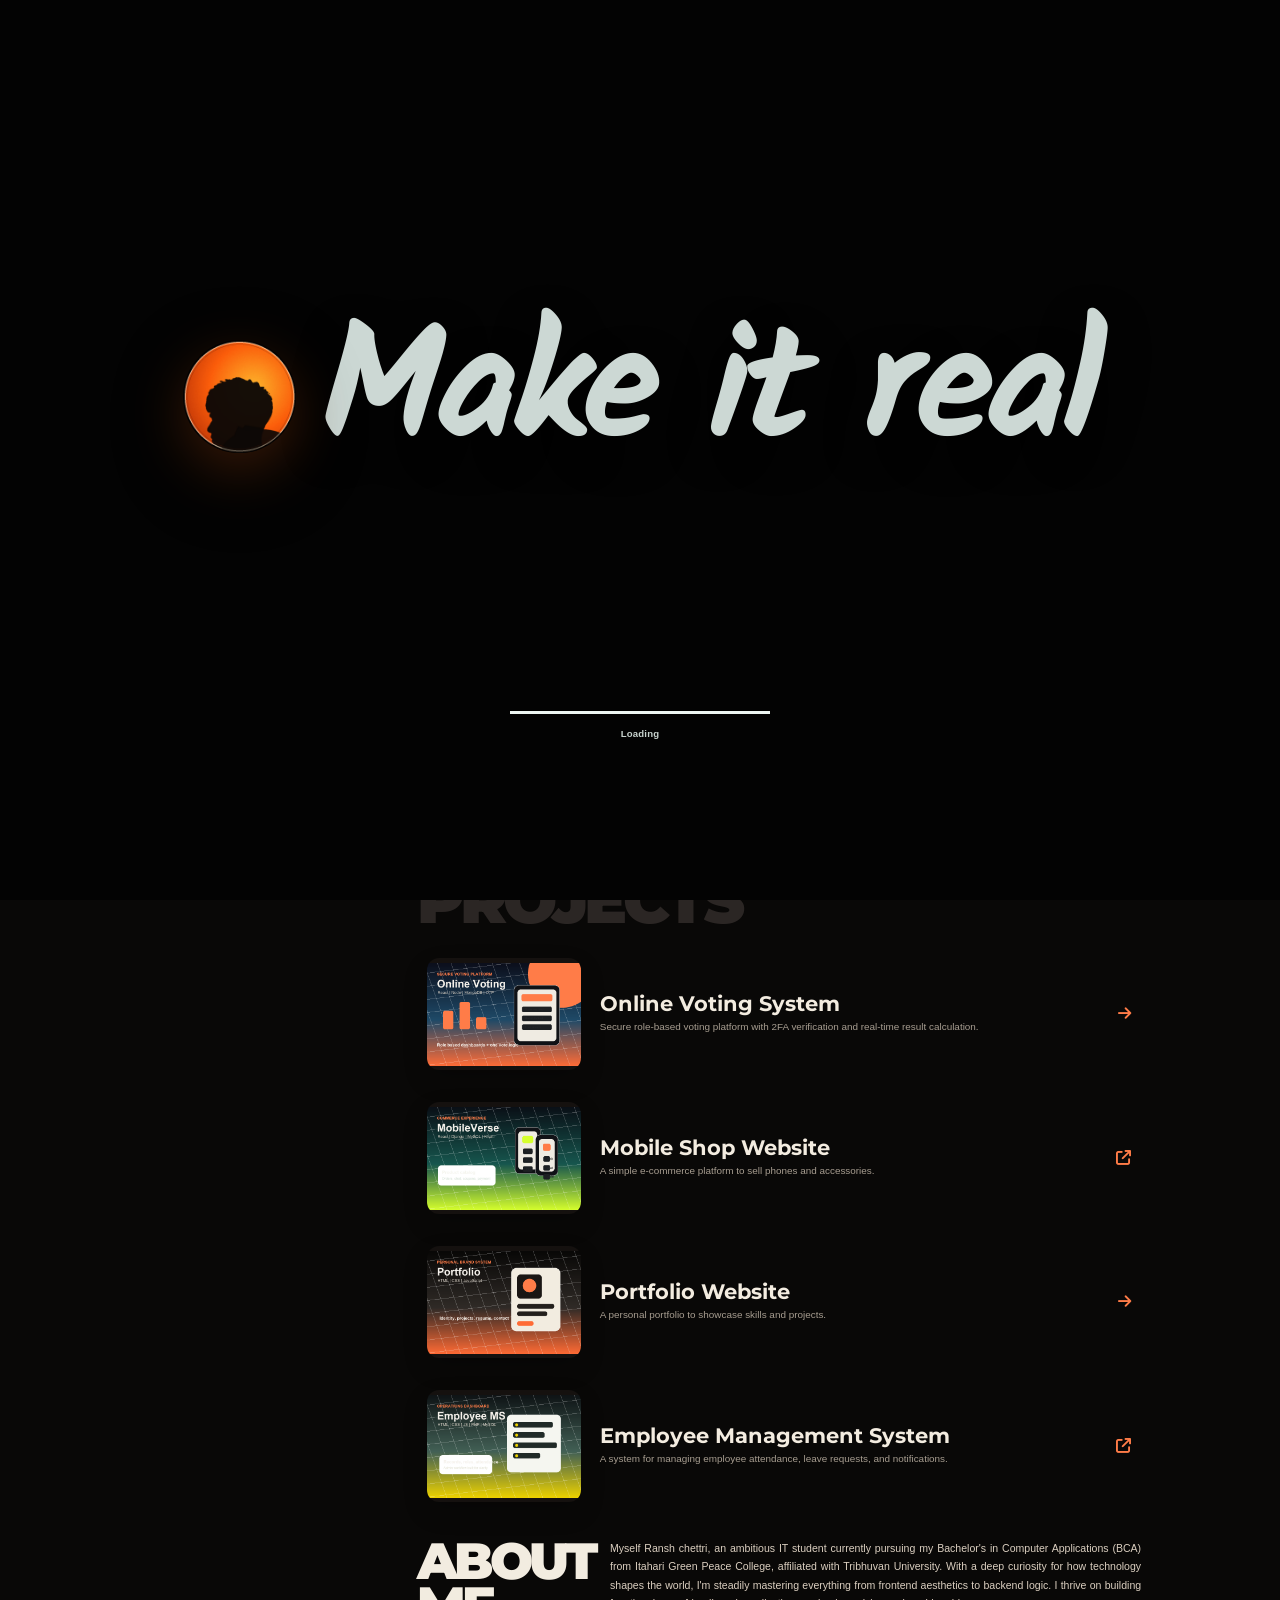
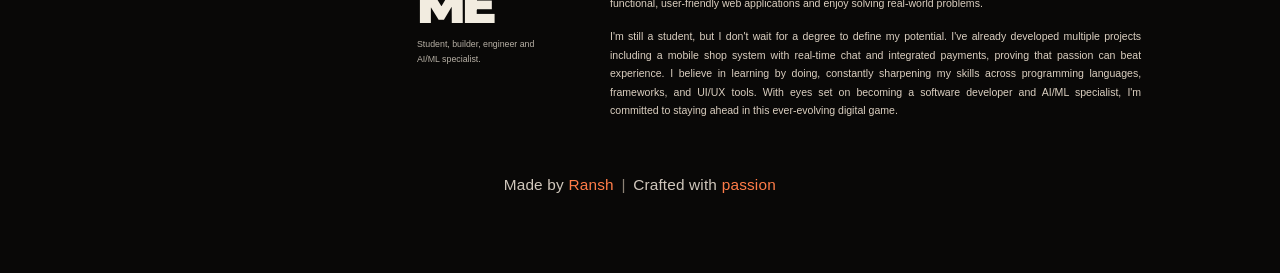
==== index.html @ b1149442 "Add logo to loading intro" ====
<!DOCTYPE html>
<html lang="en">
  <head>
    <meta charset="UTF-8" />
    <meta name="viewport" content="width=device-width, initial-scale=1.0" />
    <title>Home - Ransh Portfolio</title>
    <link
      rel="stylesheet"
      href="https://cdnjs.cloudflare.com/ajax/libs/font-awesome/6.4.0/css/all.min.css"
    />
    <link rel="stylesheet" href="css/global.css" />
    <link rel="stylesheet" href="css/home.css" />
    <link
      href="https://fonts.googleapis.com/css2?family=Kalam:wght@700&family=Montserrat:wght@700;900&display=swap"
      rel="stylesheet"
    />
  </head>
  <body class="page-dark">
    <div class="portfolio-loader" aria-label="Portfolio loading screen">
      <div class="portfolio-loader-brand">
        <img
          class="portfolio-loader-logo"
          src="image/ransh-logo.png"
          alt=""
          aria-hidden="true"
        />
        <div class="portfolio-loader-title">Make it real</div>
      </div>
      <div class="portfolio-loader-status">
        <div class="portfolio-loader-line" aria-hidden="true"></div>
        <span>Loading</span>
      </div>
    </div>

    <div class="brand-floating">
      <img
        class="brand-floating-mark"
        src="image/ransh-logo.png"
        alt=""
        aria-hidden="true"
      />
      <span>Ransh</span>
    </div>

    <nav class="icon-nav">
      <ul class="nav-links">
        <li>
          <a href="index.html" aria-label="Home" class="active"
            ><i class="fas fa-home"></i><span>Home</span></a
          >
        </li>
        <li>
          <a href="resume.html" aria-label="Resume"
            ><i class="fas fa-user"></i><span>Resume</span></a
          >
        </li>
        <li>
          <a href="skills.html" aria-label="Skills"
            ><i class="fas fa-brain"></i><span>Skills</span></a
          >
        </li>
        <li>
          <a href="contact.html" aria-label="Contact"
            ><i class="fas fa-phone"></i><span>Contact</span></a
          >
        </li>
      </ul>
    </nav>

    <div class="social-floating">
      <a
        href="https://www.facebook.com/aadarsha.karki.100236"
        target="_blank"
        rel="noopener noreferrer"
        aria-label="Facebook"
        ><i class="fab fa-facebook-f"></i
      ></a>
      <a
        href="https://www.instagram.com/ransh_xettri777/"
        target="_blank"
        rel="noopener noreferrer"
        aria-label="Instagram"
        ><i class="fab fa-instagram"></i
      ></a>
      <a
        href="https://github.com/Ranshchettri"
        target="_blank"
        rel="noopener noreferrer"
        aria-label="GitHub"
        ><i class="fab fa-github"></i
      ></a>
      <a
        href="https://www.linkedin.com/in/ransh-chettri-852386315"
        target="_blank"
        rel="noopener noreferrer"
        aria-label="LinkedIn"
        ><i class="fab fa-linkedin-in"></i
      ></a>
    </div>

    <main class="home-page">
      <section class="home-hero">
        <section class="home-left slide-in-left">
          <div class="custom-profile-card">
            <div class="profile-image-container">
              <div class="custom-profile-image">
                <img
                  src="image/image.png"
                  alt="Ransh chettri"
                  class="profile-photo"
                />
              </div>
            </div>
            <div class="name">Ransh chettri</div>
            <p class="description typing-text">
              <span id="typing-desc"></span><span class="typing-cursor">|</span>
            </p>
            <button
              class="hire-btn"
              onclick="window.location.href='contact.html'"
            >
              Hire Me
            </button>
            <div class="profile-mini-socials" aria-label="Profile communities">
              <button
                type="button"
                class="profile-mini-social"
                aria-label="Twitter"
              >
                <i class="fab fa-twitter"></i>
              </button>
              <a
                href="https://www.reddit.com/user/Intelligent-Layer667/"
                target="_blank"
                rel="noopener noreferrer"
                class="profile-mini-social"
                aria-label="Reddit"
              >
                <i class="fab fa-reddit-alien"></i>
              </a>
              <a
                href="https://app.daily.dev/ranshchettri"
                target="_blank"
                rel="noopener noreferrer"
                class="profile-mini-social"
                aria-label="daily.dev"
              >
                <i class="fab fa-dev"></i>
              </a>
            </div>
          </div>
        </section>

        <section class="home-right">
          <div class="title-section slide-down">
            <h1 class="title-main">SaaS & AI </h1>
            <h2 class="title-secondary">PRODUCT DEV</h2>
            <div class="home-lines-desc-wrapper">
              <div class="home-desc-lines">
                <div class="home-desc-line"></div>
                <div class="home-desc-line"></div>
                <div class="home-desc-line"></div>
              </div>
              <div class="home-desc-text">
                Passionate about creating intuitive and engaging user
                experiences.I specialize in turning bold ideas into thoughtful
                products and modern digital interactions.
              </div>
            </div>
          </div>

          <div class="stats-section">
            <div class="stat-item">
              <span class="stat-number">+3</span>
              <div class="stat-label">YEARS OF<br />EXPERIENCE</div>
            </div>
            <div class="stat-item">
              <span class="stat-number">+13</span>
              <div class="stat-label">PROJECTS<br />COMPLETED</div>
            </div>
            <div class="stat-item">
              <span class="stat-number">+18</span>
              <div class="stat-label">WORLDWIDE<br />CLIENTS</div>
            </div>
          </div>

          <div class="cards-section">
            <article class="skill-card orange slide-in-right">
              <div class="skill-card-pattern wave-pattern" aria-hidden="true"></div>
              <div class="skill-card-content">
                <div class="skill-icon">
                  <i class="fa-solid fa-layer-group"></i>
                </div>
                <h3 class="skill-title">DYNAMIC ANIMATION,<br />MOTION DESIGN</h3>
                <a class="skill-arrow" href="skills.html" aria-label="View skills">
                  <i class="fa-solid fa-arrow-right"></i>
                </a>
              </div>
            </article>

            <article class="skill-card green slide-in-right">
              <div
                class="skill-card-pattern zigzag-pattern"
                aria-hidden="true"
              ></div>
              <div class="skill-card-content">
                <div class="skill-icon dark-icon">
                  <i class="fa-regular fa-window-restore"></i>
                </div>
                <h3 class="skill-title">
                  AI|ML, MERN,FIGMA, SYSTEMDESIGN<br />JAVA,PYTHON, WORDPRESS 
                </h3>
                <a
                  class="skill-arrow dark-arrow"
                  href="skills.html"
                  aria-label="View skills"
                >
                  <i class="fa-solid fa-arrow-right"></i>
                </a>
              </div>
            </article>
          </div>

          <section class="home-projects" id="projects-section">
            <div class="section-heading scroll-drop" style="--drop-delay: 0s">
              <span class="heading-bright">RECENT</span>
              <span class="heading-muted">PROJECTS</span>
            </div>

            <div class="project-list">
              <a
                class="project-row scroll-drop"
                href="resume.html#ovs-project"
                style="--drop-delay: 0.04s"
              >
                <div class="project-thumb project-poster poster-ovs">
                  <span class="thumb-title">OVS</span>
                  <span class="thumb-meta">React | Node | MongoDB</span>
                </div>
                <div class="project-copy">
                  <h3>Online Voting System</h3>
                  <p>
                    Secure role-based voting platform with 2FA verification and
                    real-time result calculation.
                  </p>
                </div>
                <span class="project-link-icon"
                  ><i class="fa-solid fa-arrow-right"></i
                ></span>
              </a>

              <a
                class="project-row scroll-drop"
                href="https://github.com/Ranshchettri/MobileVerses"
                target="_blank"
                rel="noopener noreferrer"
                style="--drop-delay: 0.09s"
              >
                <div class="project-thumb project-poster poster-mobileverse">
                  <span class="thumb-title">MobileVerses</span>
                  <span class="thumb-meta">React | Django | MySQL</span>
                </div>
                <div class="project-copy">
                  <h3>Mobile Shop Website</h3>
                  <p>
                    A simple e-commerce platform to sell phones and accessories.
                  </p>
                </div>
                <span class="project-link-icon"
                  ><i class="fa-solid fa-arrow-up-right-from-square"></i
                ></span>
              </a>

              <a
                class="project-row scroll-drop"
                href="index.html"
                style="--drop-delay: 0.14s"
              >
                <div class="project-thumb project-poster poster-portfolio">
                  <span class="thumb-title">Portfolio</span>
                  <span class="thumb-meta">HTML | CSS | JavaScript</span>
                </div>
                <div class="project-copy">
                  <h3>Portfolio Website</h3>
                  <p>A personal portfolio to showcase skills and projects.</p>
                </div>
                <span class="project-link-icon"
                  ><i class="fa-solid fa-arrow-right"></i
                ></span>
              </a>

              <a
                class="project-row scroll-drop"
                href="https://github.com/Ranshchettri/BCA-4TH-semester-Project"
                target="_blank"
                rel="noopener noreferrer"
                style="--drop-delay: 0.19s"
              >
                <div class="project-thumb project-poster poster-employee">
                  <span class="thumb-title">EMS</span>
                  <span class="thumb-meta">Dashboard | CRUD | Roles</span>
                </div>
                <div class="project-copy">
                  <h3>Employee Management System</h3>
                  <p>
                    A system for managing employee attendance, leave requests, and
                    notifications.
                  </p>
                </div>
                <span class="project-link-icon"
                  ><i class="fa-solid fa-arrow-up-right-from-square"></i
                ></span>
              </a>
            </div>
          </section>

          <section class="home-about" id="about-section">
            <div class="about-eyebrow"></div>
            <div class="about-panel">
              <div
                class="about-panel-head scroll-drop"
                style="--drop-delay: 0s"
              >
                <h2>ABOUT<br />ME</h2>
                <p>Student, builder, engineer and AI/ML specialist.</p>
              </div>
              <div
                class="about-panel-copy scroll-drop"
                style="--drop-delay: 0.1s"
              >
                <p>
                  Myself Ransh chettri, an ambitious IT student currently pursuing my
                  Bachelor's in Computer Applications (BCA) from Itahari Green
                  Peace College, affiliated with Tribhuvan University. With a deep
                  curiosity for how technology shapes the world, I'm steadily
                  mastering everything from frontend aesthetics to backend logic. I
                  thrive on building functional, user-friendly web applications
                  and enjoy solving real-world problems.
                </p>
                <p>
                  I'm still a student, but I don't wait for a degree to define my
                  potential. I've already developed multiple projects including a
                  mobile shop system with real-time chat and integrated payments,
                  proving that passion can beat experience. I believe in learning
                  by doing, constantly sharpening my skills across programming
                  languages, frameworks, and UI/UX tools. With eyes set on
                  becoming a software developer and AI/ML specialist, I'm
                  committed to staying ahead in this ever-evolving digital game.
                </p>
              </div>
            </div>
          </section>
        </section>
      </section>

      <footer class="home-credit-strip scroll-drop" style="--drop-delay: 0s">
        <p>
          Made by <span>Ransh</span>
          <span class="credit-divider">|</span>
          Crafted with <span>passion</span>
        </p>
      </footer>
    </main>

    <div id="chatbot"><i class="fa-solid fa-comment-dots"></i></div>
    <div id="chatbox">
      <button id="chatbox-close">X</button>
      <div class="chat-message bot">
        Hello! How can I assist you today? Choose a question below or type your
        own!
      </div>
      <div class="chat-questions" id="chat-questions"></div>
      <div id="chat-messages"></div>
      <div class="chat-input-area">
        <input
          class="chat-input"
          type="text"
          placeholder="Ask me anything..."
          id="chat-input"
        />
        <button
          class="chat-btn"
          onclick="sendChatMessage()"
          aria-label="Send message"
        >
          <i class="fa-solid fa-paper-plane"></i>
        </button>
      </div>
    </div>

    <script src="js/script.js"></script>
  </body>
</html>
---- css/global.css ----
/* Basic Reset */
* {
  margin: 0;
  padding: 0;
  box-sizing: border-box;
}

body {
  font-family: "Poppins", sans-serif;
  line-height: 1.6;
  background: #fff;
  color: #333;
  transition: background-color 0.56s ease, color 0.56s ease;
}

body::after {
  content: "";
  position: fixed;
  inset: 0;
  opacity: 0;
  pointer-events: none;
  transition: opacity 0.56s ease;
  z-index: 1400;
}

body.page-dark::after {
  background: #090807;
}

body.page-light::after {
  background: #f4f3ef;
}

body main,
body nav,
body .brand-floating,
body .social-floating,
body .social-icons,
body #chatbot,
body #chatbox {
  transition: transform 0.56s cubic-bezier(0.16, 1, 0.3, 1),
    opacity 0.56s ease, filter 0.56s ease;
}

body.page-transitioning {
  overflow: hidden;
}

body.page-transitioning::after {
  opacity: 1;
}

body.page-transitioning main,
body.page-transitioning nav,
body.page-transitioning .brand-floating,
body.page-transitioning .social-floating,
body.page-transitioning .social-icons,
body.page-transitioning #chatbot,
body.page-transitioning #chatbox {
  opacity: 0;
  filter: blur(5px);
}

body.page-transition-forward main,
body.page-transition-forward nav,
body.page-transition-forward .brand-floating,
body.page-transition-forward .social-floating,
body.page-transition-forward .social-icons,
body.page-transition-forward #chatbot,
body.page-transition-forward #chatbox {
  transform: translateY(-78px);
}

body.page-transition-backward main,
body.page-transition-backward nav,
body.page-transition-backward .brand-floating,
body.page-transition-backward .social-floating,
body.page-transition-backward .social-icons,
body.page-transition-backward #chatbot,
body.page-transition-backward #chatbox {
  transform: translateY(78px);
}

body.page-pre-enter main,
body.page-pre-enter nav,
body.page-pre-enter .brand-floating,
body.page-pre-enter .social-floating,
body.page-pre-enter .social-icons,
body.page-pre-enter #chatbot,
body.page-pre-enter #chatbox {
  opacity: 0;
  filter: blur(5px);
}

body.page-pre-enter-next main,
body.page-pre-enter-next nav,
body.page-pre-enter-next .brand-floating,
body.page-pre-enter-next .social-floating,
body.page-pre-enter-next .social-icons,
body.page-pre-enter-next #chatbot,
body.page-pre-enter-next #chatbox {
  transform: translateY(78px);
}

body.page-pre-enter-prev main,
body.page-pre-enter-prev nav,
body.page-pre-enter-prev .brand-floating,
body.page-pre-enter-prev .social-floating,
body.page-pre-enter-prev .social-icons,
body.page-pre-enter-prev #chatbot,
body.page-pre-enter-prev #chatbox {
  transform: translateY(-78px);
}

body.page-enter-active main,
body.page-enter-active nav,
body.page-enter-active .brand-floating,
body.page-enter-active .social-floating,
body.page-enter-active .social-icons,
body.page-enter-active #chatbot,
body.page-enter-active #chatbox {
  opacity: 1;
  filter: blur(0);
  transform: translateY(0);
}

.portfolio-loader {
  position: fixed;
  inset: 0;
  z-index: 3000;
  display: grid;
  place-items: center;
  background: #030303;
  color: #e9f3ee;
  overflow: hidden;
  transition: opacity 0.86s ease, visibility 0.86s ease;
  padding: max(1.25rem, env(safe-area-inset-top))
    max(1.25rem, env(safe-area-inset-right))
    max(1.25rem, env(safe-area-inset-bottom))
    max(1.25rem, env(safe-area-inset-left));
}

.portfolio-loader.is-hidden {
  opacity: 0;
  visibility: hidden;
  pointer-events: none;
}

.portfolio-loader-brand {
  display: inline-flex;
  align-items: center;
  justify-content: center;
  gap: clamp(0.85rem, 2.2vw, 1.6rem);
  max-width: min(94vw, 1180px);
  transform: translate(46vw, -6vh) skewX(-3deg);
  opacity: 0;
  animation: portfolioLoaderTitleIn 1.35s cubic-bezier(0.16, 1, 0.3, 1) 0.2s forwards;
}

.portfolio-loader-logo {
  width: clamp(3.3rem, 8.8vw, 7.5rem);
  height: clamp(3.3rem, 8.8vw, 7.5rem);
  border-radius: 50%;
  object-fit: cover;
  object-position: center;
  flex: 0 0 auto;
  box-shadow: 0 18px 54px rgba(255, 103, 18, 0.2);
  filter: drop-shadow(0 16px 34px rgba(0, 0, 0, 0.42));
  transform: skewX(3deg);
}

.portfolio-loader-title {
  font-family: "Kalam", "Segoe Print", "Comic Sans MS", cursive;
  font-size: clamp(4.4rem, 12.6vw, 10.6rem);
  font-weight: 700;
  line-height: 0.86;
  letter-spacing: -0.045em;
  color: rgba(226, 239, 235, 0.9);
  text-shadow: 0 16px 44px rgba(0, 0, 0, 0.44);
  white-space: nowrap;
}

.portfolio-loader-status {
  position: absolute;
  left: 50%;
  top: 79%;
  width: min(260px, 48vw);
  transform: translateX(-50%);
  display: grid;
  justify-items: center;
  gap: 0.72rem;
  opacity: 0;
  animation: portfolioLoaderStatusIn 0.55s ease 1.05s forwards;
}

.portfolio-loader-line {
  position: relative;
  width: 100%;
  height: 3px;
  overflow: hidden;
  background: rgb(0, 0, 0);
}

.portfolio-loader-line::after {
  content: "";
  position: absolute;
  inset: 0;
  width: 100%;
  background: #edf6f2;
  transform: scaleX(0);
  transform-origin: left center;
  animation: portfolioLoaderLine 3.2s cubic-bezier(0.16, 1, 0.3, 1) forwards;
}

.portfolio-loader-status span {
  color: rgba(232, 244, 239, 0.86);
  font-size: 0.6rem;
  font-weight: 700;
  letter-spacing: 0.02em;
}

body.portfolio-loading {
  overflow: hidden;
}

@keyframes portfolioLoaderTitleIn {
  0% {
    opacity: 0;
    transform: translate(46vw, -6vh) skewX(-3deg);
  }

  100% {
    opacity: 1;
    transform: translate(0, -6vh) skewX(-3deg);
  }
}

@keyframes portfolioLoaderStatusIn {
  to {
    opacity: 1;
  }
}

@keyframes portfolioLoaderLine {
  0% {
    transform: scaleX(0);
  }

  100% {
    transform: scaleX(1);
  }
}

@media (max-width: 768px) {
  .portfolio-loader {
    place-items: center;
  }

  .portfolio-loader-brand {
    max-width: 100%;
    transform: translate(52vw, -8vh) skewX(-3deg);
  }

  .portfolio-loader-title {
    font-size: clamp(3.45rem, 18vw, 6.9rem);
    line-height: 0.88;
    text-align: center;
  }

  .portfolio-loader-status {
    top: 76%;
    width: min(230px, 62vw);
  }

  @keyframes portfolioLoaderTitleIn {
    0% {
      opacity: 0;
      transform: translate(52vw, -8vh) skewX(-3deg);
    }

    100% {
      opacity: 1;
      transform: translate(0, -8vh) skewX(-3deg);
    }
  }
}

@media (max-width: 420px) {
  .portfolio-loader-title {
    font-size: clamp(3rem, 17vw, 4.7rem);
  }

  .portfolio-loader-logo {
    width: clamp(2.55rem, 14vw, 3.65rem);
    height: clamp(2.55rem, 14vw, 3.65rem);
  }

  .portfolio-loader-status {
    top: 75%;
    width: min(210px, 68vw);
  }
}

a {
  text-decoration: none;
  color: inherit;
}

ul {
  list-style: none;
}

/* Floating brand (top-left) — make it plain text (no pill/ellipse) */
.brand-floating {
  position: absolute;
  top: 1.25rem;
  left: 1.25rem;
  z-index: 1100;
  display: inline-flex;
  align-items: center;
  gap: 0.45rem;
  padding: 0; /* no pill */
  border-radius: 0;
  background: transparent; /* remove background */
  border: none;
  backdrop-filter: none;
  -webkit-backdrop-filter: none;
  box-shadow: none;
  color: #fff;
  font-weight: 700;
  font-size: 1.05rem;
  pointer-events: auto;
}

.brand-floating-mark {
  width: 2.35rem;
  height: 2.35rem;
  border-radius: 50%;
  object-fit: cover;
  object-position: center center;
  display: block;
  clip-path: circle(50% at 50% 50%);
  -webkit-mask-image: radial-gradient(circle at center, #000 58%, transparent 59%);
  mask-image: radial-gradient(circle at center, #000 58%, transparent 59%);
  flex: 0 0 auto;
  filter: drop-shadow(0 8px 16px rgba(0, 0, 0, 0.28));
}

.brand-floating span {
  line-height: 1;
}

/* Hide any .brand that lives inside <nav> (avoids duplicate logo) */
nav .brand {
  display: none;
}

/* social icons container — transparent, icon-only */
.social-floating,
nav .social-icons {
  position: absolute;
  top: 1rem; /* was 1.25rem, now higher */
  right: 1.25rem;
  z-index: 1100;
  display: flex;
  gap: 0.4rem;
  align-items: center;
  padding: 0; /* remove pill */
  background: transparent;
  border: none;
}

/* icon buttons — pure icons, subtle circular hover */
.social-floating a,
nav .social-icons a {
  display: inline-flex;
  align-items: center;
  justify-content: center;
  width: 36px;
  height: 36px;
  border-radius: 50%;
  color: rgba(255, 255, 255, 0.95);
  background: transparent; /* no filled circle by default */
  font-size: 16px;
  transition: background 0.15s, color 0.15s, transform 0.12s;
}
.social-floating a:hover,
nav .social-icons a:hover {
  background: rgba(255, 255, 255, 0.06); /* subtle hover ring */
  color: #00c4b4;
  transform: translateY(-2px);
}

/* Slim, single-row nav */
nav {
  position: fixed;
  top: 3.5rem; /* was 1.6rem, now lower */
  left: 50%;
  transform: translateX(-50%);
  z-index: 1050; /* below floating brand/icons but above hero content */
  background: transparent; /* transparent background */
  display: flex;
  align-items: center;
  gap: 1.25rem;
  min-height: 48px;
  padding: 0.1rem 1rem;
  border-radius: 999px;
  box-shadow: none; /* remove shadow */
  overflow-x: visible; /* allow slide-in animation to show */
}

/* nav links: single row, scrollable if overflow */
nav ul.nav-links {
  display: flex !important;
  flex-wrap: nowrap !important;
  overflow-x: auto;
  white-space: nowrap;
  gap: 0.7rem;
  width: auto;
  justify-content: center;
  padding: 0.1rem 0;
  scrollbar-width: none;
  margin-left: 2.5rem; /* Push links right so "Home" is always visible */
  margin-right: 2.5rem; /* Optional: space on right too */
}
nav ul.nav-links::-webkit-scrollbar {
  display: none;
}
nav ul.nav-links li {
  flex: 0 0 auto;
}

/* nav link style: slim */
nav ul.nav-links li a {
  font-size: 1rem;
  padding: 0.35rem 0.9rem;
  border-radius: 999px;
}

/* brand (left) */
nav .brand {
  font-weight: 700;
  font-size: 1.05rem;
  color: #fff;
  margin-right: 0.65rem;
}

/* center links inside pill */
nav ul.nav-links {
  display: flex !important;
  gap: 1rem;
  align-items: center;
  flex-wrap: wrap;
  overflow-x: auto;
  white-space: nowrap;
  width: 100%;
  justify-content: center;
  padding: 0.2rem 0;
  scrollbar-width: none; /* Firefox */
}
nav ul.nav-links::-webkit-scrollbar {
  display: none; /* Chrome/Safari */
}
nav ul.nav-links li a {
  color: #fff; /* white */
  font-size: 1.4rem; /* bigger icons */
  padding: 0.45rem 0.75rem;
  border-radius: 999px;
  transition: color 0.2s, background 0.2s;
  position: relative;
  opacity: 1; /* fully opaque */
}
nav ul.nav-links li a:hover,
nav ul.nav-links li a.active {
  background: rgba(255, 255, 255, 0.1); /* subtle white hover */
  /* removed color change */
  opacity: 1; /* full opacity on hover */
}
nav ul.nav-links li a span {
  position: absolute;
  top: 100%;
  left: 50%;
  transform: translateX(-50%);
  background: transparent; /* no background */
  color: #000; /* black text */
  padding: 0.2rem 0.5rem;
  border-radius: 4px;
  font-size: 1rem; /* larger font */
  white-space: nowrap;
  opacity: 0;
  visibility: hidden;
  transition: opacity 0.2s, visibility 0.2s;
  pointer-events: none;
  /* z-index: 2000; higher z-index */
}
.icon-nav nav ul.nav-links li a span {
  color: #fff; /* white text on home page */
}
.black-icons nav ul.nav-links li a span {
  color: #000; /* black text on other pages */
}
nav ul.nav-links li a:hover span {
  opacity: 1;
  visibility: visible;
}

/* Black icons for other pages */
.black-icons ul.nav-links li a {
  color: #000;
  opacity: 1; /* fully opaque */
  font-size: 1.4rem; /* bigger icons */
}
.black-icons ul.nav-links li a:hover,
.black-icons ul.nav-links li a.active {
  background: rgba(0, 0, 0, 0.1); /* subtle black hover */
  /* removed color change */
  opacity: 1;
}

/* right side social icons */
nav .social-icons {
  display: flex;
  gap: 0.6rem;
  align-items: center;
  margin-left: 0.5rem;
}
nav .social-icons a {
  color: rgba(255, 255, 255, 0.95);
  font-size: 1rem;
  padding: 0.35rem;
  border-radius: 50%;
  transition: background 0.2s, color 0.2s;
}
nav .social-icons a:hover {
  background: rgba(255, 255, 255, 0.04);
  color: #00c4b4;
}

/* Chatbot */
#chatbot {
  position: fixed;
  bottom: 1.5rem;
  right: 1.5rem;
  background-color: #667475;
  padding: 0.6rem 0.9rem;
  border-radius: 50%;
  color: white;
  cursor: pointer;
  font-size: 1.2rem;
  z-index: 999;
}

#chatbox {
  display: none;
  position: fixed;
  bottom: 4.5rem;
  right: 1.5rem;
  width: 90%;
  max-width: 300px;
  height: 400px;
  background-color: #fff;
  border: 2px solid #1a2526;
  border-radius: 8px;
  box-shadow: 0 2px 10px rgba(0, 0, 0, 0.2);
  padding: 10px;
  overflow-y: auto;
  z-index: 1000;
  background: rgba(255, 255, 255, 0.18);
  backdrop-filter: blur(18px) saturate(180%);
  -webkit-backdrop-filter: blur(18px) saturate(180%);
  border: none !important;
  box-shadow: 0 8px 32px 0 rgba(31, 38, 135, 0.18);
  border-radius: 18px;
  scrollbar-width: none;
  -ms-overflow-style: none;
}

#chatbox::-webkit-scrollbar {
  width: 0;
  height: 0;
  display: none;
}

#chatbox-close {
  position: absolute;
  top: 10px;
  left: 10px;
  background: #ff4d4d;
  color: #fff;
  border: none;
  border-radius: 50%;
  width: 20px;
  height: 20px;
  display: flex;
  align-items: center;
  justify-content: center;
  cursor: pointer;
  font-size: 12px;
}

#chatbox-close:hover {
  background: #cc0000;
}

.chat-message {
  padding: 8px;
  margin: 5px 0;
  background-color: #f1f1f1;
  border-radius: 5px;
  font-size: 0.9rem;
  white-space: pre-line;
}

.chat-message.bot {
  background: #5555556f !important; /* solid gray */
  color: #fff !important;
  border-radius: 12px;
  text-align: left;
  box-shadow: 0 2px 8px rgba(0, 0, 0, 0.08);
  backdrop-filter: none !important;
  -webkit-backdrop-filter: none !important;
}

.chat-message.user {
  background: #0c7dee !important; /* solid dark */
  color: #fff !important;
  border-radius: 12px;
  text-align: left;
  box-shadow: 0 2px 8px rgba(0, 0, 0, 0.08);
  backdrop-filter: none !important;
  -webkit-backdrop-filter: none !important;
}

.chat-action-link {
  display: inline-flex;
  align-items: center;
  justify-content: center;
  margin-top: 0.45rem;
  margin-right: 0.35rem;
  padding: 0.5rem 0.7rem;
  border-radius: 10px;
  background: #ff7c48;
  color: #fff !important;
  font-size: 0.84rem;
  font-weight: 700;
}

/* Chatbot Question Buttons: wider, two-column grid */
.chat-questions {
  margin: 10px 0;
  display: grid;
  grid-template-columns: 1fr 1fr;
  gap: 10px;
}

.chat-question-btn {
  border: none !important;
  background: rgba(255, 255, 255, 0.22);
  backdrop-filter: blur(10px);
  -webkit-backdrop-filter: blur(10px);
  color: #222;
  font-weight: 500;
  border-radius: 14px;
  box-shadow: 0 2px 8px rgba(31, 38, 135, 0.04);
  margin-bottom: 0.2rem;
  transition: background 0.2s;
  font-size: 1rem;
  padding: 0.7rem 0.5rem;
  width: 100%;
  text-align: center;
  min-width: 0;
  white-space: normal;
}

/* Input and Send button area: horizontal, attached look */
.chat-input-area {
  display: flex;
  gap: 0;
  align-items: stretch;
  margin-top: 0.5rem;
  background: rgba(255, 255, 255, 0.18);
  border-radius: 12px;
  overflow: hidden;
  box-shadow: 0 2px 8px rgba(31, 38, 135, 0.04);
  padding: 0;
}

.chat-input {
  border: none;
  background: transparent;
  padding: 0.7rem 1rem;
  font-size: 1rem;
  color: #222;
  flex: 1;
  outline: none;
  border-radius: 0;
}

.chat-btn {
  background: #0c0c0c !important;
  color: #f8f6f6 !important;
  border: none;
  border-radius: 0 12px 12px 0;
  min-width: 56px;
  width: 56px;
  height: 48px;
  padding: 0;
  font-size: 1rem;
  font-weight: 600;
  cursor: pointer;
  transition: background 0.2s, color 0.2s;
  box-shadow: none;
  display: flex;
  align-items: center;
  justify-content: center;
}

.chat-btn i {
  font-size: 1rem;
  transform: translateX(1px);
}

.span-full {
  grid-column: 1 / -1;
}

/* Footer */
/* footer {
  background: rgba(255, 255, 255, 0.22);
  border: 2px solid rgba(255, 255, 255, 0.45);
  backdrop-filter: blur(18px) saturate(180%);
  -webkit-backdrop-filter: blur(18px) saturate(180%);
  color: #181818;
  text-align: center;
  padding: 2rem 1rem 1.5rem 1rem;
  margin: 0 auto;
  width: 100%;
  box-shadow: 0 8px 32px 0 rgba(31, 38, 135, 0.08);
  border: none;
  position: relative;
  z-index: 2;
}

footer p {
  font-size: 0.9rem;
} */

/* Mobile Responsiveness */
@media (max-width: 768px) {
  nav {
    min-height: 40px;
    padding: 0.1rem 0.3rem;
    width: 99vw;
    max-width: 99vw;
  }
  nav ul.nav-links {
    gap: 0.2rem;
    font-size: 0.98rem;
    padding: 0.1rem 0;
    margin-left: 1.2rem;
    margin-right: 1.2rem;
  }

  #chatbot {
    bottom: 1rem;
    right: 1rem;
  }

  #chatbox {
    bottom: 3.5rem;
    right: 1rem;
    width: 90%;
    max-height: 50vh;
  }
}

.brand-floating {
  position: fixed;
}

body.page-dark .brand-floating {
  color: #f0eadf !important;
}

body.page-light .brand-floating {
  color: rgb(27, 26, 26) !important;
}

.social-floating,
.social-icons {
  position: fixed !important;
  top: 1rem !important;
  right: 1.3rem !important;
  z-index: 1200 !important;
  display: flex !important;
  align-items: center !important;
  gap: 0.75rem !important;
  padding: 0 !important;
  background: transparent !important;
  border-radius: 0 !important;
}

.social-floating a,
.social-icons a {
  width: auto !important;
  height: auto !important;
  padding: 0 !important;
  border-radius: 0 !important;
  background: transparent !important;
  font-size: 0.82rem !important;
  transform: none !important;
}

body.page-dark .social-floating a,
body.page-dark .social-icons a {
  color: rgba(255, 255, 255, 0.92) !important;
}

body.page-light .social-icons a {
  color: rgba(19, 19, 19, 0.92) !important;
}

.social-floating a:hover,
.social-icons a:hover {
  color: #ff7c48 !important;
}

.home-main,
.skills,
.projects,
.resume,
.contact {
  padding-top: 6.5rem !important; /* adjust if needed */
}

/* Final nav + social overrides */
.icon-nav {
  position: fixed !important;
  top: 3.5rem !important;
  left: 50% !important;
  transform: translateX(-50%) !important;
  z-index: 1200 !important;
  width: max-content !important;
  max-width: calc(100vw - 1rem) !important;
}

.icon-nav .nav-links {
  overflow: visible !important;
  overflow-x: visible !important;
  flex-wrap: nowrap !important;
  width: auto !important;
  margin-left: 0 !important;
  margin-right: 0 !important;
  justify-content: center !important;
}

.icon-nav .nav-links li a {
  position: relative !important;
}

.icon-nav .nav-links li a span {
  top: calc(100% + 0.24rem) !important;
  left: 50% !important;
  transform: translateX(-50%) !important;
  font-size: 0.8rem !important;
  font-weight: 600 !important;
  letter-spacing: 0.03em;
  opacity: 0;
  visibility: hidden;
  pointer-events: none;
}

.icon-nav .nav-links li a:hover span,
.icon-nav .nav-links li a:focus-visible span {
  opacity: 1 !important;
  visibility: visible !important;
}

body.page-dark .icon-nav .nav-links li a span {
  color: #f3ede1 !important;
}

body.page-light .icon-nav .nav-links li a span {
  color: #141414 !important;
}

.social-floating,
.social-icons {
  top: 0.95rem !important;
  right: 1.2rem !important;
  gap: 0.86rem !important;
}

.social-floating a,
.social-icons a {
  font-size: 1.18rem !important;
}
---- css/home.css ----
:root {
  --home-bg: #090807;
  --home-surface: #f0eadf;
  --home-muted: #bcb3a7;
  --home-dark: #2f2b29;
  --home-orange: #ff6b35;
  --home-orange-deep: #ff4f1f;
  --home-lime: #d7ff2d;
}

body {
  min-height: 100vh;
  background: var(--home-bg);
  color: var(--home-surface);
}

.home-page {
  width: min(1260px, calc(100% - 15.4rem));
  margin: 0 auto;
  padding: 7.35rem 0 4rem;
}

.home-hero {
  display: grid;
  grid-template-columns: 240px minmax(0, 70%);
  gap: 2.4rem;
  justify-content: center;
  align-items: start;
}

.home-left {
  position: sticky;
  top: 6.4rem;
  margin-left: -10px;
}

.home-right {
  min-width: 0;
  width: 100%;
}

.custom-profile-card {
  width: 100%;
  max-width: 290px;
  height: 462px;
  background: linear-gradient(145deg, #e8e7e5 0%, #d5d4d3 100%);
  border-radius: 10px;
  padding: 1.25rem 0.85rem 5.7rem;
  text-align: center;
  box-shadow: 0 20px 38px rgba(0, 0, 0, 0.28);
  display: flex;
  flex-direction: column;
}

.profile-image-container {
  margin-bottom: 1rem;
}

.custom-profile-image {
  width: 142px;
  height: 184px;
  margin: 0 auto;
  border-radius: 10px;
  overflow: hidden;
  background: linear-gradient(145deg, #6f130f 0%, #34090d 100%);
  box-shadow: 0 10px 24px rgba(0, 0, 0, 0.2);
}

.profile-photo {
  width: 100%;
  height: 100%;
  object-fit: cover;
  display: block;
}

.name {
  font-family: "Montserrat", sans-serif;
  font-size: 1.78rem;
  font-weight: 900;
  line-height: 1.02;
  color: #1b1715;
  margin-bottom: 0.62rem;
}

.description {
  font-family: "Courier New", monospace;
  font-size: 0.74rem;
  line-height: 1.62;
  color: #4f4940;
  max-width: 195px;
  height: 3.65rem;
  margin: 0 auto 0.9rem;
  display: flex;
  align-items: flex-start;
  justify-content: center;
  overflow: hidden;
}

.typing-cursor {
  color: #fff;
  font-weight: 700;
  animation: typingCursorBlink 0.82s steps(1) infinite;
}

#typing-desc {
  display: inline-block;
  min-width: 0;
}

.hire-btn {
  border: none;
  border-radius: 999px;
  width: 98px;
  height: 34px;
  background: var(--home-orange);
  color: #fff;
  font-size: 0.78rem;
  font-weight: 700;
  cursor: pointer;
  transition: transform 0.18s ease, box-shadow 0.18s ease;
  margin: 0 auto;
}

.hire-btn:hover {
  transform: translateY(-2px);
  box-shadow: 0 12px 22px rgba(255, 107, 53, 0.35);
}

.profile-mini-socials {
  width: fit-content;
  display: inline-flex;
  align-items: center;
  justify-content: center;
  gap: 0.75rem;
  margin: auto auto 0;
  padding: 0;
  border: none;
  background: transparent;
  transform: translateY(0.95rem);
}

.profile-mini-social {
  width: 24px;
  height: 24px;
  border: none;
  background: transparent;
  color: #ff7a1a;
  font-size: 1rem;
  display: inline-flex;
  align-items: center;
  justify-content: center;
  cursor: pointer;
  transition: transform 0.18s ease, color 0.18s ease;
}

.profile-mini-social:hover {
  transform: translateY(-2px);
  color: #ff5722;
}

.title-section {
  margin-bottom: 1.1rem;
}

.title-main,
.title-secondary,
.heading-bright,
.heading-muted,
.about-panel-head h2 {
  font-family: "Montserrat", sans-serif;
  font-weight: 900;
  letter-spacing: -0.07em;
  line-height: 0.86;
}

.title-main {
  font-size: clamp(4.8rem, 7vw, 6.2rem);
  color: #f2ece0;
}

.title-secondary {
  font-size: clamp(4.25rem, 6.25vw, 5.7rem);
  color: #33302e;
  margin-bottom: 0.95rem;
}

.home-lines-desc-wrapper {
  display: block;
}

.home-desc-lines {
  display: none;
}

.home-desc-text {
  max-width: 500px;
  color: #bfb5a8;
  font-size: 0.92rem;
  line-height: 1.55;
  text-align: justify;
  text-justify: inter-word;
}

.stats-section {
  display: grid;
  grid-template-columns: repeat(3, minmax(0, 1fr));
  gap: 1.05rem;
  margin: 1.25rem 0 1.08rem;
}

.stat-item {
  padding-top: 0.2rem;
}

.stat-number {
  font-family: "Montserrat", sans-serif;
  font-size: clamp(3rem, 5.2vw, 4.35rem);
  font-weight: 900;
  line-height: 1;
  color: #fff;
  margin-bottom: 0.32rem;
}

.stat-label {
  color: #8f857a;
  font-size: 0.73rem;
  letter-spacing: 0.14em;
  line-height: 1.28;
  text-transform: uppercase;
}

.cards-section {
  display: grid;
  grid-template-columns: 0.4fr 0.6fr;
  gap: 0.8rem;
}

.skill-card {
  position: relative;
  min-height: 168px;
  border-radius: 10px;
  overflow: hidden;
  padding: 1rem;
  box-shadow: 0 18px 30px rgba(0, 0, 0, 0.22);
}

.skill-card.orange {
  background: linear-gradient(135deg, var(--home-orange), var(--home-orange-deep));
}

.skill-card.green {
  background: linear-gradient(135deg, var(--home-lime), #cbf81f);
}

.skill-card-content {
  position: relative;
  z-index: 2;
  height: 100%;
  display: flex;
  flex-direction: column;
}

.skill-card-pattern {
  position: absolute;
  inset: 0;
  background-repeat: no-repeat;
  background-size: 100% 100%;
  pointer-events: none;
}

.wave-pattern {
  opacity: 0.78;
  background-image: url("data:image/svg+xml,%3Csvg xmlns='http://www.w3.org/2000/svg' viewBox='0 0 320 220'%3E%3Cpath d='M168 7c-24 8-43 24-43 48 0 20-11 34-33 42-28 10-42 29-50 65' fill='none' stroke='rgba(137,72,43,0.38)' stroke-width='3' stroke-linecap='round'/%3E%3Cpath d='M316 148H95' fill='none' stroke='rgba(255,255,255,0.26)' stroke-width='2'/%3E%3Ccircle cx='246' cy='36' r='32' fill='rgba(255,255,255,0.08)'/%3E%3C/svg%3E");
}

.zigzag-pattern {
  opacity: 0.84;
  background-image: url("data:image/svg+xml,%3Csvg xmlns='http://www.w3.org/2000/svg' viewBox='0 0 320 220'%3E%3Cpath d='M0 40 49 0 91 106 147 0 187 106 242 0 285 106 320 40' fill='none' stroke='rgba(131,184,104,0.45)' stroke-width='3'/%3E%3Cpath d='M-10 160 40 116 84 230 138 116 178 230 232 116 274 230 328 156' fill='none' stroke='rgba(131,184,104,0.33)' stroke-width='3'/%3E%3C/svg%3E");
}

.skill-icon {
  width: 42px;
  height: 42px;
  border-radius: 12px;
  display: flex;
  align-items: center;
  justify-content: center;
  background: rgba(255, 255, 255, 0.18);
  color: #fff;
  font-size: 1.15rem;
  margin-bottom: 1.55rem;
}

.dark-icon {
  background: rgba(0, 0, 0, 0.08);
  color: #111;
}

.skill-title {
  font-family: "Montserrat", sans-serif;
  font-size: 2.15rem;
  font-weight: 700;
  line-height: 1.08;
  max-width: 82%;
  color: #1c1713;
}

.orange .skill-title {
  color: #fffefb;
}

.skill-arrow {
  width: 30px;
  height: 30px;
  margin-top: auto;
  margin-left: auto;
  display: inline-flex;
  align-items: center;
  justify-content: center;
  border-radius: 8px;
  border: 1px solid rgba(255, 255, 255, 0.75);
  background: rgba(255, 255, 255, 0.1);
  color: inherit;
  font-size: 0.72rem;
}

.dark-arrow {
  border-color: rgba(19, 17, 15, 0.72);
  color: #0f0f0f;
  background: rgba(255, 255, 255, 0.12);
}

.home-projects,
.home-about {
  width: 100%;
  margin-left: 0;
}

.home-projects {
  padding-top: 1.2rem;
}

.section-heading {
  display: flex;
  flex-direction: column;
  gap: 0;
  margin-bottom: 1.4rem;
}

.heading-bright {
  font-size: clamp(2.8rem, 5vw, 4rem);
  color: #f2ece0;
}

.heading-muted {
  font-size: clamp(2.8rem, 5vw, 4rem);
  color: #2b2624;
}

.project-list {
  display: flex;
  flex-direction: column;
  gap: 1rem;
}

.project-row {
  display: grid;
  grid-template-columns: 154px minmax(0, 1fr) auto;
  gap: 1.2rem;
  align-items: center;
  border-radius: 18px;
  padding: 0.5rem 0.6rem;
  transition: transform 0.22s ease, background-color 0.22s ease;
}

.project-row:hover {
  transform: translateX(6px);
  background: rgba(255, 255, 255, 0.035);
}

.project-row:hover .project-link-icon {
  color: #ff9867;
}

.project-thumb {
  width: 154px;
  min-height: 112px;
  border-radius: 12px;
  position: relative;
  overflow: hidden;
  padding: 0.35rem;
  display: flex;
  flex-direction: column;
  justify-content: flex-end;
}

.project-poster {
  background-color: #15110f;
  background-position: center;
  background-repeat: no-repeat;
  background-size: contain;
  box-shadow: 0 10px 24px rgba(0, 0, 0, 0.2);
}

.project-poster::before,
.project-poster::after {
  display: none;
}

.project-poster .thumb-title,
.project-poster .thumb-meta {
  opacity: 0;
  pointer-events: none;
}

.poster-ovs {
  background-image: url("../image/project-banners/generated-ovs-banner.png");
  background-position: center;
}

.poster-mobileverse {
  background-image: url("../image/project-banners/generated-mobileverse-banner.png");
  background-position: center;
}

.poster-portfolio {
  background-image: url("../image/project-banners/generated-portfolio-banner.png");
  background-position: center;
}

.poster-employee {
  background-image: url("../image/project-banners/generated-employee-banner.png");
  background-position: center;
}

.project-thumb::before {
  content: "";
  position: absolute;
  inset: 7px 7px 22px;
  border-radius: 5px;
  border: 1px solid rgba(255, 255, 255, 0.26);
}

.thumb-mobile {
  background: linear-gradient(135deg, #58258f 0%, #8e5dfd 100%);
}

.thumb-voting {
  background: linear-gradient(135deg, #173b74 0%, #3f8cff 100%);
}

.thumb-voting::after {
  content: "";
  position: absolute;
  inset: 12px 11px 24px;
  border-radius: 4px;
  background:
    linear-gradient(180deg, rgba(255, 255, 255, 0.18), transparent 30%),
    repeating-linear-gradient(
      180deg,
      rgba(255, 255, 255, 0.18) 0 5px,
      transparent 5px 9px
    );
}

.thumb-mobile::after {
  content: "";
  position: absolute;
  inset: 11px 12px 24px;
  border-radius: 4px;
  background: repeating-linear-gradient(
    180deg,
    rgba(255, 255, 255, 0.14) 0 6px,
    transparent 6px 10px
  );
}

.thumb-employee {
  background: linear-gradient(135deg, #93aca3 0%, #dbe5e1 100%);
}

.thumb-employee::after {
  content: "";
  position: absolute;
  left: 12px;
  right: 12px;
  top: 11px;
  height: 5px;
  border-radius: 999px;
  background: linear-gradient(90deg, #efd300 0 28%, rgba(255, 255, 255, 0.26) 28%);
  box-shadow: 0 11px 0 rgba(255, 255, 255, 0.5),
    0 22px 0 rgba(255, 255, 255, 0.24);
}

.thumb-portfolio {
  background: linear-gradient(135deg, #d9e2df 0%, #f3f5f4 100%);
}

.thumb-portfolio::after {
  content: "";
  position: absolute;
  inset: 11px 9px 22px;
  border-radius: 6px;
  background:
    linear-gradient(180deg, rgba(0, 0, 0, 0.08), transparent 30%),
    linear-gradient(180deg, #91aaa1, #dfe7e3);
}

.thumb-title,
.thumb-meta {
  position: relative;
  z-index: 2;
}

.thumb-title {
  font-family: "Montserrat", sans-serif;
  font-size: 0.42rem;
  font-weight: 700;
  color: #fff;
}

.thumb-meta {
  font-size: 0.28rem;
  color: rgba(255, 255, 255, 0.8);
}

.thumb-portfolio .thumb-title,
.thumb-portfolio .thumb-meta {
  color: #19211f;
}

.project-copy h3 {
  font-family: "Montserrat", sans-serif;
  font-size: 1.32rem;
  line-height: 1.12;
  color: #f3ece0;
  margin-bottom: 0.2rem;
}

.project-copy p {
  color: #a79d90;
  font-size: 0.62rem;
  line-height: 1.65;
}

.project-link-icon {
  color: #ff7c48;
  font-size: 0.95rem;
}

.home-about {
  padding-top: 1.3rem;
}

.about-eyebrow {
  color: #8f8477;
  font-size: 0.45rem;
  letter-spacing: 0.22em;
  margin-bottom: 0.5rem;
}

.about-panel {
  display: grid;
  grid-template-columns: 170px minmax(0, 1fr);
  gap: 1.4rem;
  align-items: start;
}

.about-panel-head h2 {
  font-size: clamp(2.3rem, 4vw, 3.5rem);
  color: #f2ece0;
  margin-bottom: 0.6rem;
}

.about-panel-head p {
  color: #b8b1a6;
  font-size: 0.55rem;
  line-height: 1.75;
  max-width: 130px;
}

.about-panel-copy {
  display: grid;
  gap: 0.9rem;
  color: #dbcfc0;
  font-size: 0.66rem;
  line-height: 1.75;
}

.about-panel-copy p {
  text-align: justify;
  text-justify: inter-word;
}

.scroll-drop {
  opacity: 0;
  transform: translateY(-34px);
  transition:
    transform 0.8s cubic-bezier(0.22, 1, 0.36, 1),
    opacity 0.8s ease;
  transition-delay: var(--drop-delay, 0s);
  will-change: transform, opacity;
}

.scroll-drop.is-visible {
  opacity: 1;
  transform: translateY(0);
}

.home-credit-strip {
  width: 100%;
  margin: 2.8rem 0 0;
  padding: 0.5rem 0 0.75rem;
  background: transparent;
  border: none;
}

.home-credit-strip p {
  display: flex;
  flex-wrap: wrap;
  align-items: center;
  justify-content: center;
  gap: 0.3rem;
  font-size: 0.96rem;
  color: #d0c7bc;
  letter-spacing: 0.01em;
}

.home-credit-strip span {
  color: #ff7c48;
}

.home-credit-strip .credit-divider {
  color: #8d8376;
  padding: 0 0.18rem;
}

.slide-in-left {
  opacity: 0;
  transform: translateX(-42px);
  animation: slideInLeft 0.8s ease forwards;
}

.slide-down {
  opacity: 0;
  transform: translateY(-28px);
  animation: slideDown 0.7s ease 0.08s forwards;
}

.slide-in-right {
  opacity: 0;
  transform: translateX(28px);
  animation: slideInRight 0.7s ease 0.2s forwards;
}

.cards-section .skill-card:nth-child(2) {
  animation-delay: 0.35s;
}

@keyframes slideInLeft {
  to {
    opacity: 1;
    transform: none;
  }
}

@keyframes slideDown {
  to {
    opacity: 1;
    transform: none;
  }
}

@keyframes slideInRight {
  to {
    opacity: 1;
    transform: none;
  }
}

@keyframes typingCursorBlink {
  0%,
  48% {
    opacity: 1;
  }

  49%,
  100% {
    opacity: 0;
  }
}

@media (max-width: 900px) {
  .home-page {
    width: min(100%, calc(100% - 1.4rem));
  }

  .home-hero {
    grid-template-columns: 1fr;
    gap: 1.4rem;
    justify-content: stretch;
  }

  .home-left {
    position: static;
    max-width: 240px;
    margin-left: 0;
  }

  .custom-profile-card {
    height: 462px;
    padding-bottom: 2rem;
  }

  .profile-mini-socials {
    margin-top: 1.4rem;
  }

  .home-projects,
  .home-about {
    width: 100%;
    margin-left: 0;
  }
}

@media (max-width: 740px) {
  .title-main {
    font-size: 3rem;
  }

  .title-secondary {
    font-size: 2.6rem;
  }

  .home-desc-text {
    font-size: 0.86rem;
  }

  .stats-section,
  .cards-section {
    grid-template-columns: 1fr;
  }

  .project-row {
    grid-template-columns: 108px minmax(0, 1fr);
  }

  .project-link-icon {
    grid-column: 2;
    justify-self: end;
  }

  .project-thumb {
    width: 108px;
    min-height: 92px;
  }

  .about-panel {
    grid-template-columns: 1fr;
    gap: 1rem;
  }

  .about-panel-head p {
    max-width: 200px;
  }

  .home-credit-strip p {
    font-size: 0.84rem;
    gap: 0.22rem;
    text-align: center;
  }
}
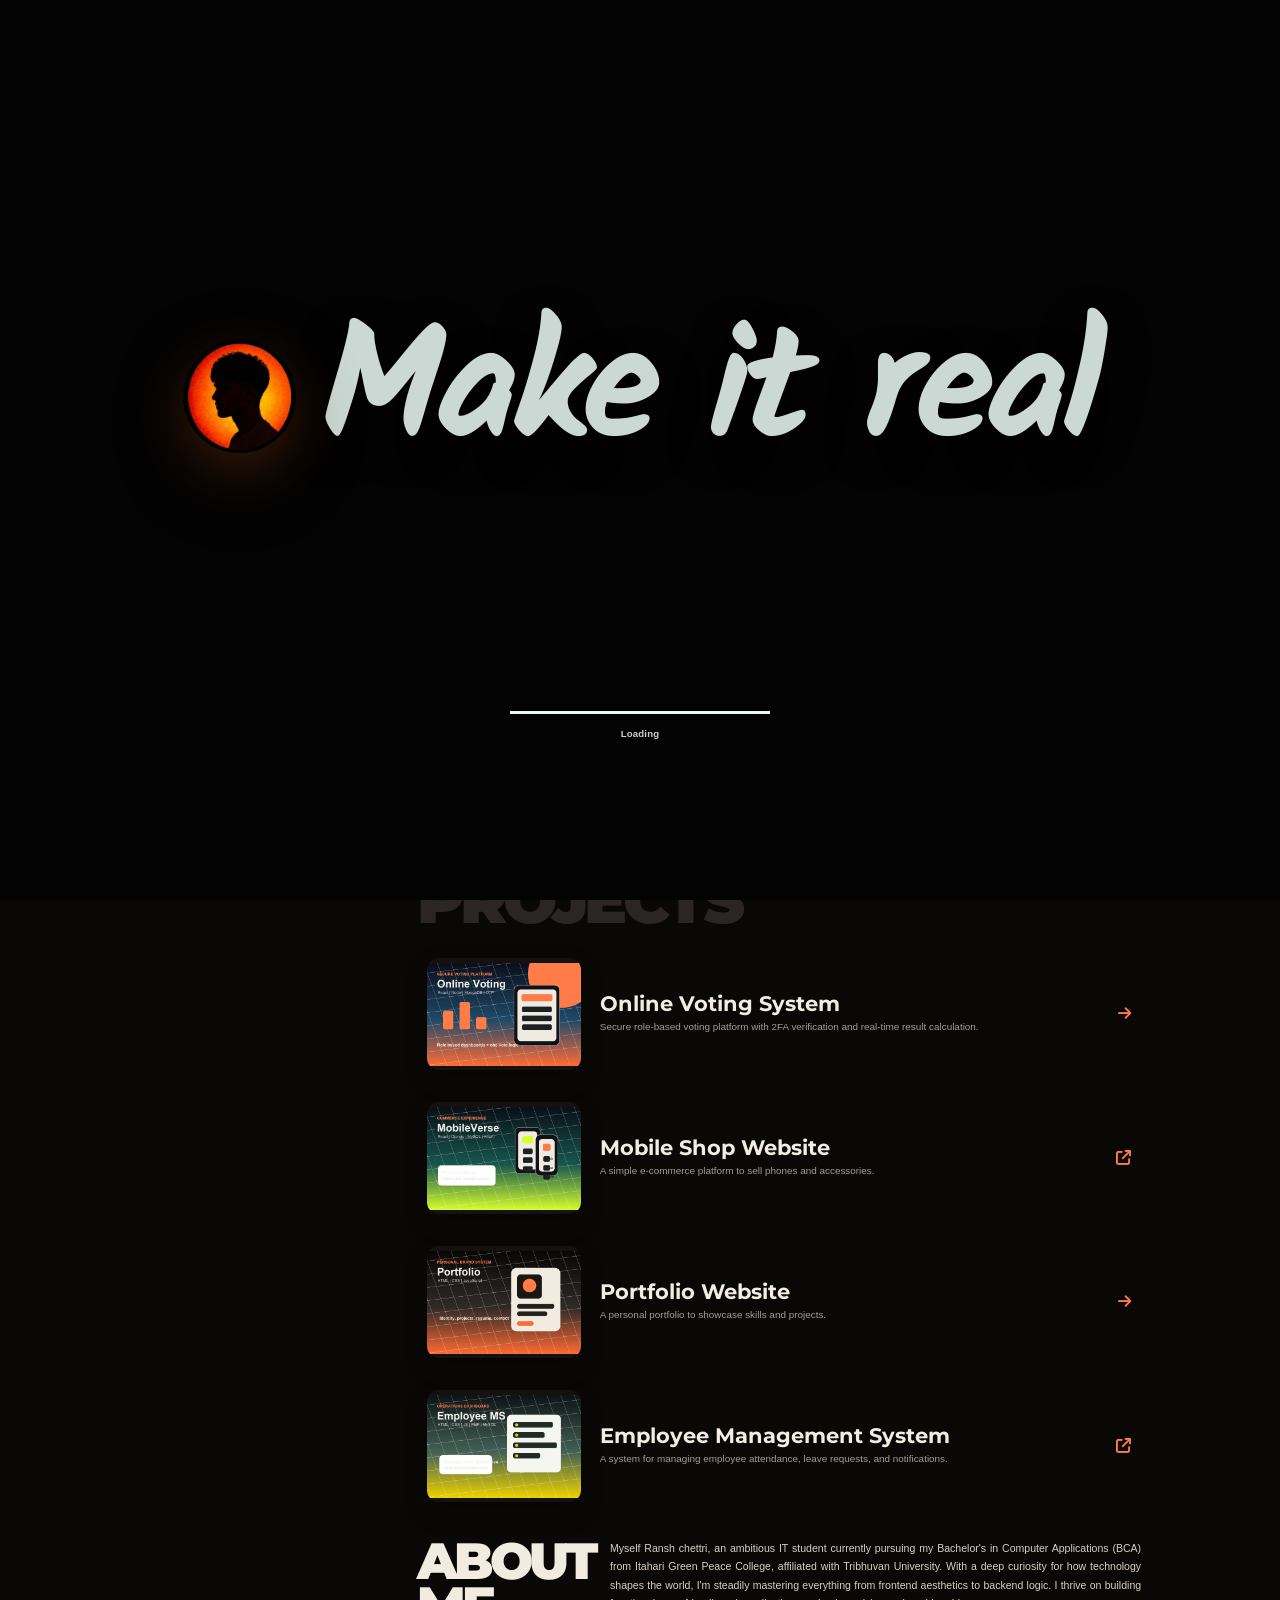
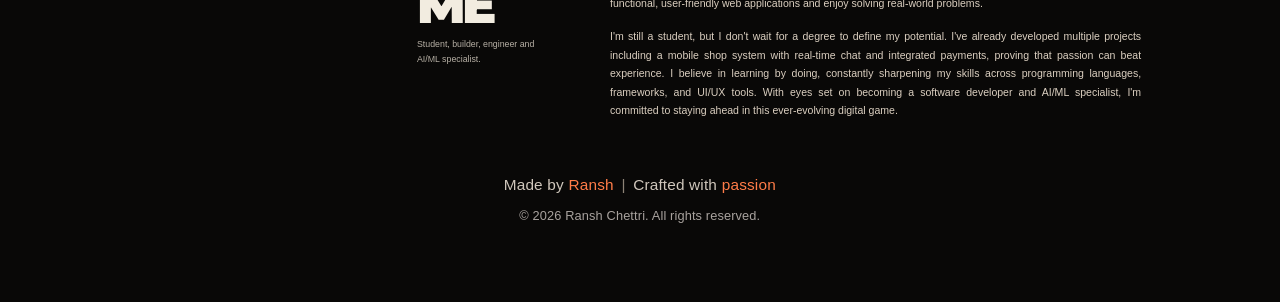
==== commit ae4f1167: "Add copyright notice to footer" ====
--- a/index.html
+++ b/index.html
@@ -359,6 +359,7 @@
           <span class="credit-divider">|</span>
           Crafted with <span>passion</span>
         </p>
+        <p>&copy; 2026 Ransh Chettri. All rights reserved.</p>
       </footer>
     </main>
 
--- a/css/home.css
+++ b/css/home.css
@@ -626,6 +626,12 @@
   letter-spacing: 0.01em;
 }
 
+.home-credit-strip p:last-child {
+  font-size: 0.8rem;
+  color: #a8a29e;
+  margin-top: 0.5rem;
+}
+
 .home-credit-strip span {
   color: #ff7c48;
 }
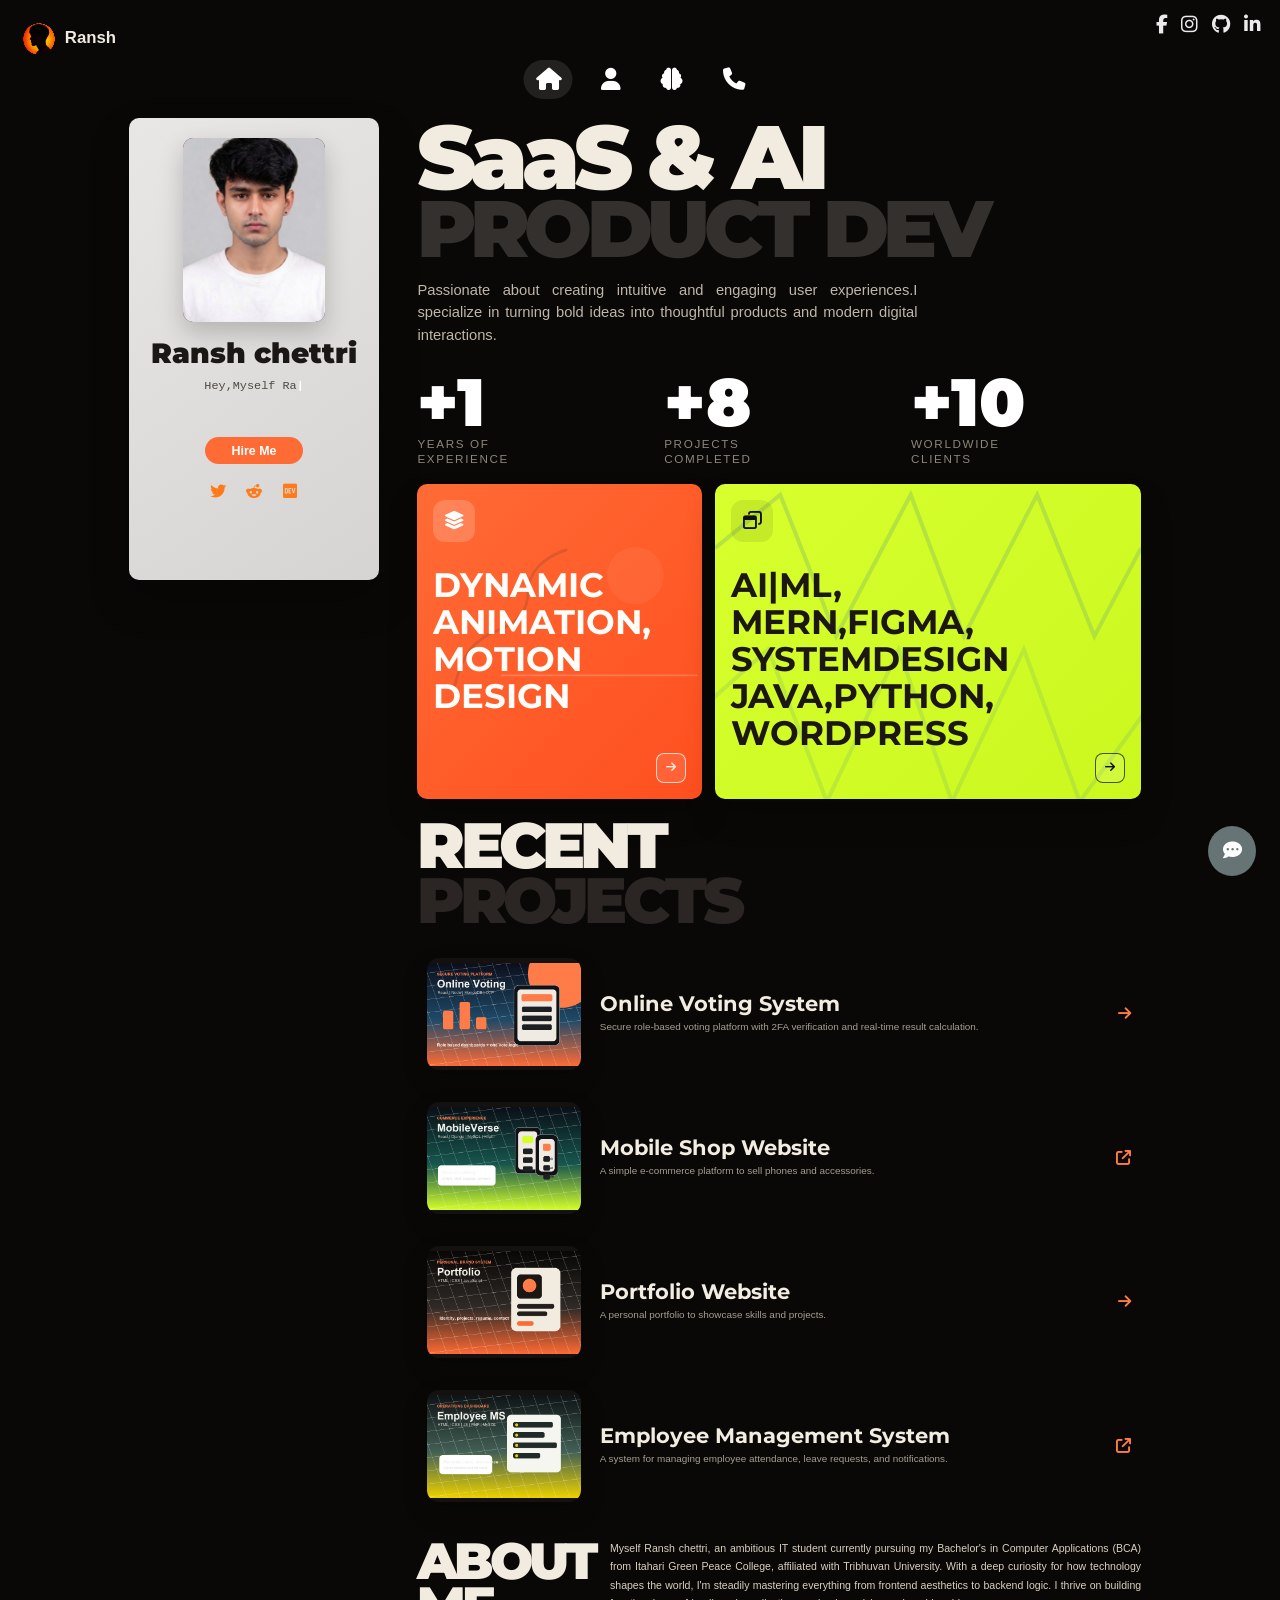
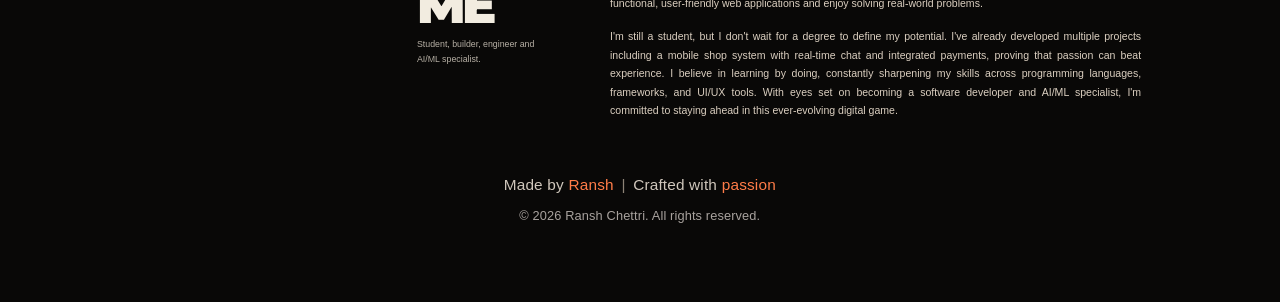
==== commit e942343f: "Add SEO meta tags, accessibility improvements, and remove testimonials section" ====
--- a/index.html
+++ b/index.html
@@ -4,6 +4,11 @@
     <meta charset="UTF-8" />
     <meta name="viewport" content="width=device-width, initial-scale=1.0" />
     <title>Home - Ransh Portfolio</title>
+    <meta name="description" content="Portfolio of Ransh Chettri, a skilled developer specializing in SaaS, AI/ML, MERN stack, and more. Explore projects, skills, and contact information." />
+    <meta name="keywords" content="Ransh Chettri, portfolio, developer, SaaS, AI/ML, MERN, React, Node.js, Python, Java, WordPress" />
+    <meta name="author" content="Ransh Chettri" />
+    <meta name="robots" content="index, follow" />
+    <link rel="canonical" href="https://ranshchettri.github.io/MyPortfolio/" />
     <link
       rel="stylesheet"
       href="https://cdnjs.cloudflare.com/ajax/libs/font-awesome/6.4.0/css/all.min.css"
@@ -14,9 +19,26 @@
       href="https://fonts.googleapis.com/css2?family=Kalam:wght@700&family=Montserrat:wght@700;900&display=swap"
       rel="stylesheet"
     />
+    <script type="application/ld+json">
+    {
+      "@context": "https://schema.org",
+      "@type": "Person",
+      "name": "Ransh Chettri",
+      "jobTitle": "Developer",
+      "url": "https://ranshchettri.github.io/MyPortfolio/",
+      "sameAs": [
+        "https://github.com/Ranshchettri",
+        "https://www.linkedin.com/in/ransh-chettri-852386315",
+        "https://www.instagram.com/ransh_xettri777/"
+      ],
+      "knowsAbout": ["SaaS", "AI/ML", "MERN Stack", "Python", "Java", "WordPress"]
+    }
+    </script>
   </head>
   <body class="page-dark">
     <div class="portfolio-loader" aria-label="Portfolio loading screen">
+      <canvas class="portfolio-loader-canvas" aria-hidden="true"></canvas>
+      <div id="custom-cursor" aria-hidden="true"></div>
       <div class="portfolio-loader-brand">
         <img
           class="portfolio-loader-logo"
@@ -28,7 +50,7 @@
       </div>
       <div class="portfolio-loader-status">
         <div class="portfolio-loader-line" aria-hidden="true"></div>
-        <span>Loading</span>
+        <span>Loading <strong class="portfolio-loader-percent">0%</strong></span>
       </div>
     </div>
 
@@ -106,8 +128,9 @@
               <div class="custom-profile-image">
                 <img
                   src="image/image.png"
-                  alt="Ransh chettri"
+                  alt="Ransh Chettri - Profile Photo"
                   class="profile-photo"
+                  loading="lazy"
                 />
               </div>
             </div>
@@ -350,6 +373,7 @@
               </div>
             </div>
           </section>
+
         </section>
       </section>
 
--- a/css/global.css
+++ b/css/global.css
@@ -124,13 +124,35 @@
   transform: translateY(0);
 }
 
+/* Accessibility: Focus styles */
+a:focus, button:focus, input:focus, textarea:focus {
+  outline: 2px solid #ff7c48;
+  outline-offset: 2px;
+}
+
+img:focus {
+  outline: 2px solid #ff7c48;
+}
+
+/* Accessibility: Reduced motion */
+@media (prefers-reduced-motion: reduce) {
+  *, *::before, *::after {
+    animation-duration: 0.01ms !important;
+    animation-iteration-count: 1 !important;
+    transition-duration: 0.01ms !important;
+  }
+}
+
 .portfolio-loader {
   position: fixed;
   inset: 0;
   z-index: 3000;
   display: grid;
   place-items: center;
-  background: #030303;
+  background:
+    radial-gradient(circle at 22% 18%, rgba(255, 124, 72, 0.2), transparent 32%),
+    radial-gradient(circle at 82% 74%, rgba(0, 196, 180, 0.16), transparent 35%),
+    #030303;
   color: #e9f3ee;
   overflow: hidden;
   transition: opacity 0.86s ease, visibility 0.86s ease;
@@ -140,6 +162,40 @@
     max(1.25rem, env(safe-area-inset-left));
 }
 
+.portfolio-loader::before,
+.portfolio-loader::after {
+  content: "";
+  position: absolute;
+  inset: 0;
+  pointer-events: none;
+}
+
+.portfolio-loader::before {
+  z-index: 1;
+  background:
+    linear-gradient(90deg, rgba(255, 255, 255, 0.04) 1px, transparent 1px),
+    linear-gradient(0deg, rgba(255, 255, 255, 0.035) 1px, transparent 1px);
+  background-size: 88px 88px;
+  mask-image: radial-gradient(circle at center, #000 0%, transparent 74%);
+  opacity: 0.34;
+}
+
+.portfolio-loader::after {
+  z-index: 2;
+  background:
+    radial-gradient(circle at 50% 48%, transparent 0 32%, rgba(3, 3, 3, 0.18) 58%, rgba(3, 3, 3, 0.72) 100%),
+    linear-gradient(180deg, rgba(3, 3, 3, 0.22), rgba(3, 3, 3, 0.68));
+}
+
+.portfolio-loader-canvas {
+  position: absolute;
+  inset: 0;
+  z-index: 0;
+  width: 100%;
+  height: 100%;
+  display: block;
+}
+
 .portfolio-loader.is-hidden {
   opacity: 0;
   visibility: hidden;
@@ -147,6 +203,8 @@
 }
 
 .portfolio-loader-brand {
+  position: relative;
+  z-index: 3;
   display: inline-flex;
   align-items: center;
   justify-content: center;
@@ -164,7 +222,8 @@
   object-fit: cover;
   object-position: center;
   flex: 0 0 auto;
-  box-shadow: 0 18px 54px rgba(255, 103, 18, 0.2);
+  border: 1px solid rgba(255, 255, 255, 0.18);
+  box-shadow: 0 18px 54px rgba(255, 103, 18, 0.22);
   filter: drop-shadow(0 16px 34px rgba(0, 0, 0, 0.42));
   transform: skewX(3deg);
 }
@@ -174,14 +233,17 @@
   font-size: clamp(4.4rem, 12.6vw, 10.6rem);
   font-weight: 700;
   line-height: 0.86;
-  letter-spacing: -0.045em;
+  letter-spacing: 0;
   color: rgba(226, 239, 235, 0.9);
-  text-shadow: 0 16px 44px rgba(0, 0, 0, 0.44);
+  text-shadow:
+    0 0 28px rgba(0, 196, 180, 0.24),
+    0 16px 44px rgba(0, 0, 0, 0.44);
   white-space: nowrap;
 }
 
 .portfolio-loader-status {
   position: absolute;
+  z-index: 3;
   left: 50%;
   top: 79%;
   width: min(260px, 48vw);
@@ -198,7 +260,9 @@
   width: 100%;
   height: 3px;
   overflow: hidden;
-  background: rgb(0, 0, 0);
+  background: rgba(255, 255, 255, 0.12);
+  border-radius: 999px;
+  box-shadow: 0 0 26px rgba(0, 196, 180, 0.18);
 }
 
 .portfolio-loader-line::after {
@@ -206,10 +270,10 @@
   position: absolute;
   inset: 0;
   width: 100%;
-  background: #edf6f2;
+  background: linear-gradient(90deg, #00c4b4, #edf6f2, #ff7c48);
   transform: scaleX(0);
   transform-origin: left center;
-  animation: portfolioLoaderLine 3.2s cubic-bezier(0.16, 1, 0.3, 1) forwards;
+  transition: transform 0.24s ease;
 }
 
 .portfolio-loader-status span {
@@ -219,6 +283,33 @@
   letter-spacing: 0.02em;
 }
 
+.portfolio-loader-percent {
+  font: inherit;
+  color: #fff;
+}
+
+#custom-cursor {
+  position: fixed;
+  left: 0;
+  top: 0;
+  z-index: 4;
+  width: 18px;
+  height: 18px;
+  border: 1px solid rgba(237, 246, 242, 0.9);
+  border-radius: 50%;
+  pointer-events: none;
+  opacity: 0;
+  transform: translate3d(-50%, -50%, 0);
+  box-shadow:
+    0 0 18px rgba(0, 196, 180, 0.45),
+    inset 0 0 10px rgba(255, 255, 255, 0.16);
+  transition: opacity 0.18s ease;
+}
+
+body.portfolio-loading #custom-cursor {
+  opacity: 1;
+}
+
 body.portfolio-loading {
   overflow: hidden;
 }
@@ -238,16 +329,6 @@
 @keyframes portfolioLoaderStatusIn {
   to {
     opacity: 1;
-  }
-}
-
-@keyframes portfolioLoaderLine {
-  0% {
-    transform: scaleX(0);
-  }
-
-  100% {
-    transform: scaleX(1);
   }
 }
 
@@ -282,6 +363,12 @@
       opacity: 1;
       transform: translate(0, -8vh) skewX(-3deg);
     }
+  }
+}
+
+@media (hover: none), (pointer: coarse) {
+  #custom-cursor {
+    display: none;
   }
 }
 
--- a/css/home.css
+++ b/css/home.css
@@ -776,3 +776,4 @@
     text-align: center;
   }
 }
+
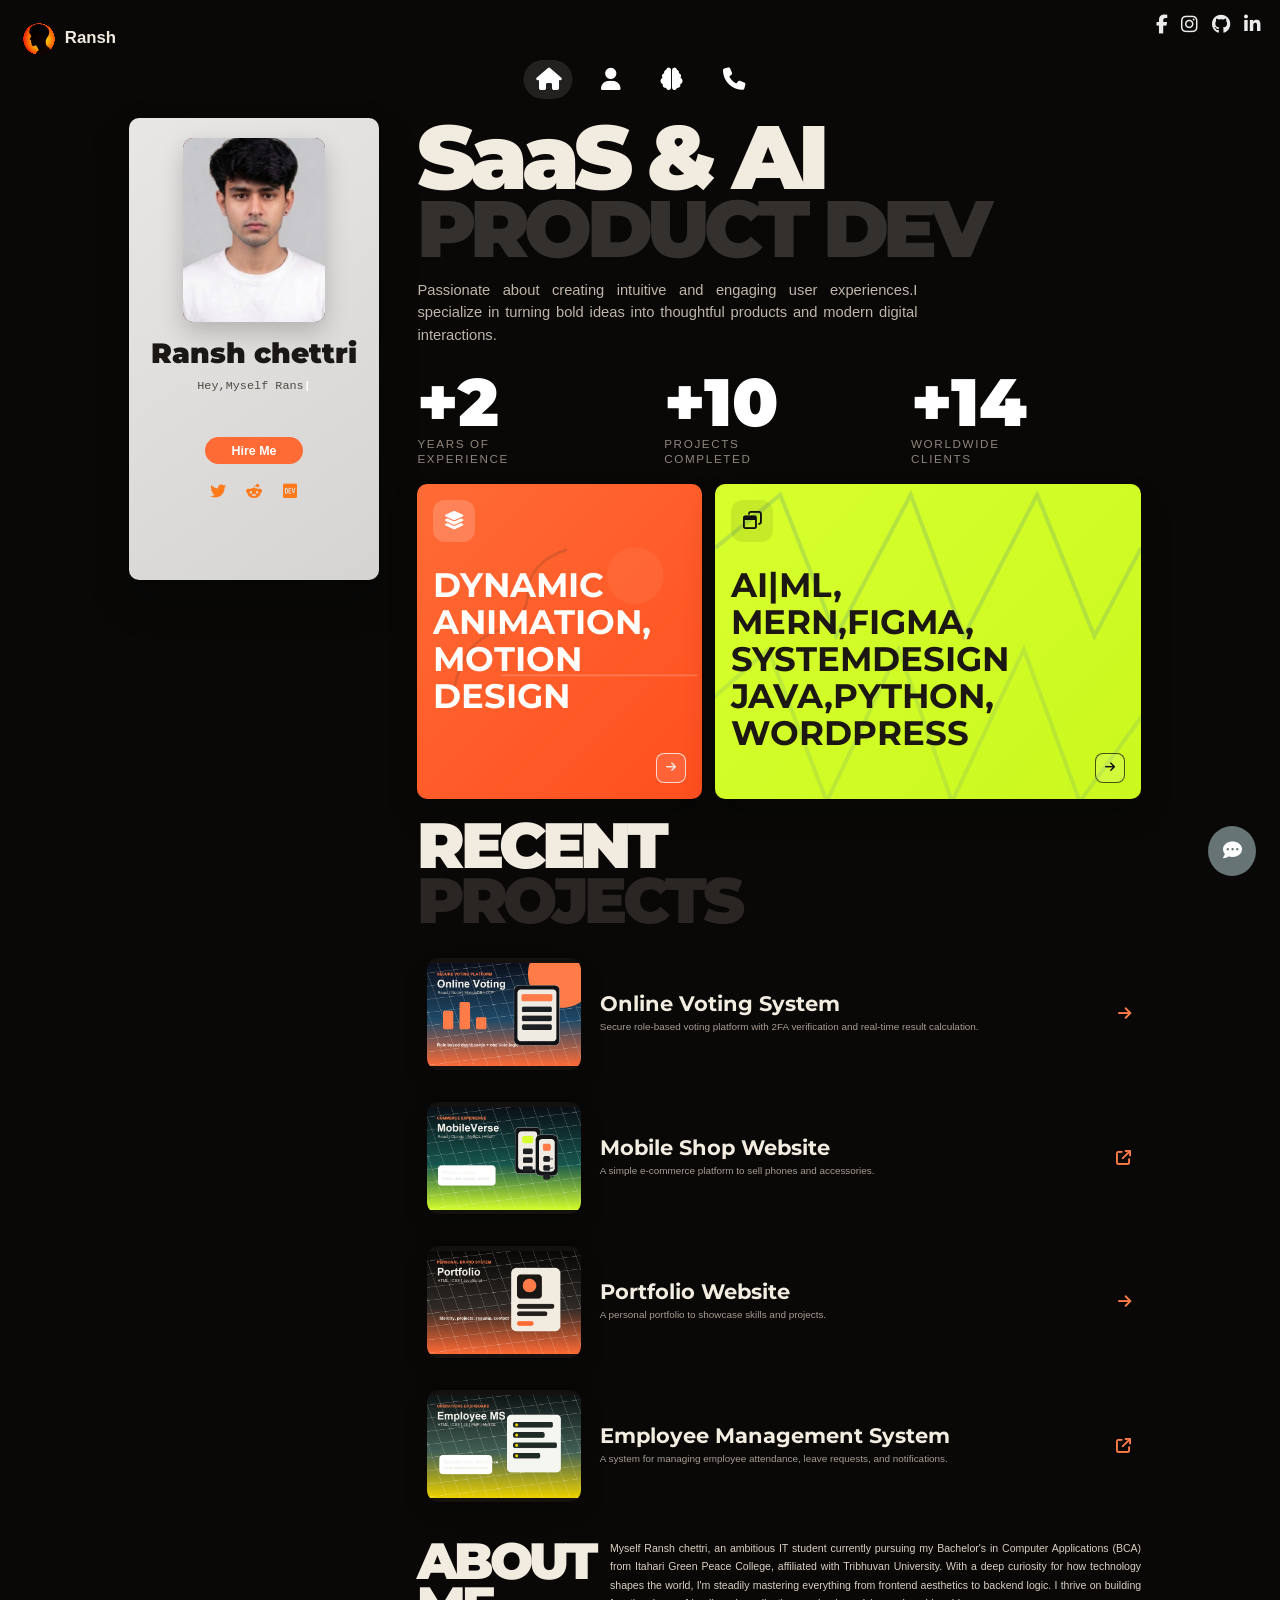
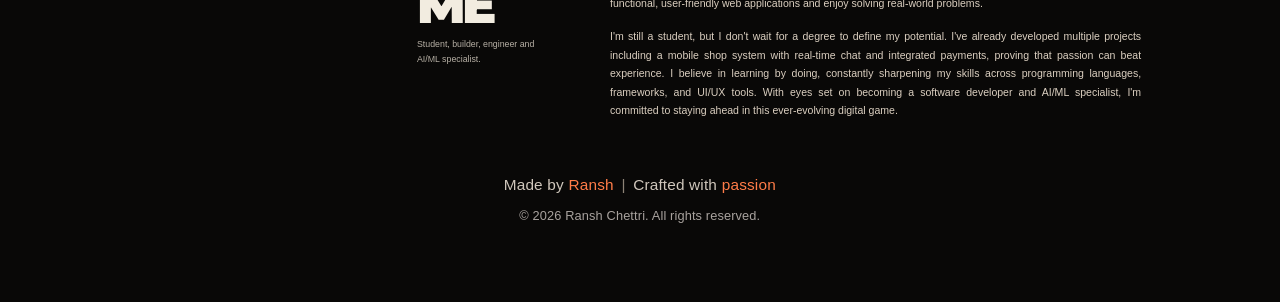
==== commit 6d19ad92: "Make loader mobile responsive and push all current updates" ====
--- a/index.html
+++ b/index.html
@@ -1,11 +1,17 @@
-<!DOCTYPE html>
+<!doctype html>
 <html lang="en">
   <head>
     <meta charset="UTF-8" />
     <meta name="viewport" content="width=device-width, initial-scale=1.0" />
     <title>Home - Ransh Portfolio</title>
-    <meta name="description" content="Portfolio of Ransh Chettri, a skilled developer specializing in SaaS, AI/ML, MERN stack, and more. Explore projects, skills, and contact information." />
-    <meta name="keywords" content="Ransh Chettri, portfolio, developer, SaaS, AI/ML, MERN, React, Node.js, Python, Java, WordPress" />
+    <meta
+      name="description"
+      content="Portfolio of Ransh Chettri, a skilled developer specializing in SaaS, AI/ML, MERN stack, and more. Explore projects, skills, and contact information."
+    />
+    <meta
+      name="keywords"
+      content="Ransh Chettri, portfolio, developer, SaaS, AI/ML, MERN, React, Node.js, Python, Java, WordPress"
+    />
     <meta name="author" content="Ransh Chettri" />
     <meta name="robots" content="index, follow" />
     <link rel="canonical" href="https://ranshchettri.github.io/MyPortfolio/" />
@@ -14,43 +20,79 @@
       href="https://cdnjs.cloudflare.com/ajax/libs/font-awesome/6.4.0/css/all.min.css"
     />
     <link rel="stylesheet" href="css/global.css" />
+    <link rel="stylesheet" href="css/loading.css" />
     <link rel="stylesheet" href="css/home.css" />
     <link
       href="https://fonts.googleapis.com/css2?family=Kalam:wght@700&family=Montserrat:wght@700;900&display=swap"
       rel="stylesheet"
     />
     <script type="application/ld+json">
-    {
-      "@context": "https://schema.org",
-      "@type": "Person",
-      "name": "Ransh Chettri",
-      "jobTitle": "Developer",
-      "url": "https://ranshchettri.github.io/MyPortfolio/",
-      "sameAs": [
-        "https://github.com/Ranshchettri",
-        "https://www.linkedin.com/in/ransh-chettri-852386315",
-        "https://www.instagram.com/ransh_xettri777/"
-      ],
-      "knowsAbout": ["SaaS", "AI/ML", "MERN Stack", "Python", "Java", "WordPress"]
-    }
+      {
+        "@context": "https://schema.org",
+        "@type": "Person",
+        "name": "Ransh Chettri",
+        "jobTitle": "Developer",
+        "url": "https://ranshchettri.github.io/MyPortfolio/",
+        "sameAs": [
+          "https://github.com/Ranshchettri",
+          "https://www.linkedin.com/in/ransh-chettri-852386315",
+          "https://www.instagram.com/ransh_xettri777/"
+        ],
+        "knowsAbout": [
+          "SaaS",
+          "AI/ML",
+          "MERN Stack",
+          "Python",
+          "Java",
+          "WordPress"
+        ]
+      }
     </script>
   </head>
-  <body class="page-dark">
-    <div class="portfolio-loader" aria-label="Portfolio loading screen">
-      <canvas class="portfolio-loader-canvas" aria-hidden="true"></canvas>
-      <div id="custom-cursor" aria-hidden="true"></div>
-      <div class="portfolio-loader-brand">
-        <img
-          class="portfolio-loader-logo"
-          src="image/ransh-logo.png"
-          alt=""
-          aria-hidden="true"
-        />
-        <div class="portfolio-loader-title">Make it real</div>
+  <body class="page-dark loading-page-active">
+    <div
+      class="shader-loading"
+      id="shader-loading"
+      aria-label="Portfolio loading screen"
+    >
+      <canvas id="gl-canvas" aria-hidden="true"></canvas>
+
+
+      <span class="corner tl">RC · Portfolio</span>
+      <span class="corner tr">v2.0.25</span>
+      <span class="corner bl" id="fps-el">fps —</span>
+      <span class="corner br">WebGL · GLSL</span>
+
+      <svg class="cross tl" viewBox="0 0 18 18" fill="none" aria-hidden="true">
+        <path d="M0 6L0 0L6 0" stroke="white" stroke-width="1.5" />
+      </svg>
+      <svg class="cross tr" viewBox="0 0 18 18" fill="none" aria-hidden="true">
+        <path d="M0 6L0 0L6 0" stroke="white" stroke-width="1.5" />
+      </svg>
+      <svg class="cross bl" viewBox="0 0 18 18" fill="none" aria-hidden="true">
+        <path d="M0 6L0 0L6 0" stroke="white" stroke-width="1.5" />
+      </svg>
+      <svg class="cross br" viewBox="0 0 18 18" fill="none" aria-hidden="true">
+        <path d="M0 6L0 0L6 0" stroke="white" stroke-width="1.5" />
+      </svg>
+
+      <div class="overlay">
+        <div class="loader-title">Make it real</div>
+        <div class="loader-wrap">
+          <div class="bar"><div class="fill" id="fill-el"></div></div>
+          <div class="pct-label" id="pct-el">Loading</div>
+        </div>
       </div>
-      <div class="portfolio-loader-status">
-        <div class="portfolio-loader-line" aria-hidden="true"></div>
-        <span>Loading <strong class="portfolio-loader-percent">0%</strong></span>
+
+      <div class="done-screen" id="done-screen">
+        <div class="done-box">
+          <h2>Ready</h2>
+          <p>All systems initialized</p>
+          <button class="btn" type="button" onclick="restart()">↺ Replay</button>
+          <button class="btn primary" type="button" onclick="enter()">
+            Enter →
+          </button>
+        </div>
       </div>
     </div>
 
@@ -140,7 +182,7 @@
             </p>
             <button
               class="hire-btn"
-              onclick="window.location.href='contact.html'"
+              onclick="window.location.href = 'contact.html'"
             >
               Hire Me
             </button>
@@ -176,7 +218,7 @@
 
         <section class="home-right">
           <div class="title-section slide-down">
-            <h1 class="title-main">SaaS & AI </h1>
+            <h1 class="title-main">SaaS & AI</h1>
             <h2 class="title-secondary">PRODUCT DEV</h2>
             <div class="home-lines-desc-wrapper">
               <div class="home-desc-lines">
@@ -209,13 +251,22 @@
 
           <div class="cards-section">
             <article class="skill-card orange slide-in-right">
-              <div class="skill-card-pattern wave-pattern" aria-hidden="true"></div>
+              <div
+                class="skill-card-pattern wave-pattern"
+                aria-hidden="true"
+              ></div>
               <div class="skill-card-content">
                 <div class="skill-icon">
                   <i class="fa-solid fa-layer-group"></i>
                 </div>
-                <h3 class="skill-title">DYNAMIC ANIMATION,<br />MOTION DESIGN</h3>
-                <a class="skill-arrow" href="skills.html" aria-label="View skills">
+                <h3 class="skill-title">
+                  DYNAMIC ANIMATION,<br />MOTION DESIGN
+                </h3>
+                <a
+                  class="skill-arrow"
+                  href="skills.html"
+                  aria-label="View skills"
+                >
                   <i class="fa-solid fa-arrow-right"></i>
                 </a>
               </div>
@@ -231,7 +282,7 @@
                   <i class="fa-regular fa-window-restore"></i>
                 </div>
                 <h3 class="skill-title">
-                  AI|ML, MERN,FIGMA, SYSTEMDESIGN<br />JAVA,PYTHON, WORDPRESS 
+                  AI|ML, MERN,FIGMA, SYSTEMDESIGN<br />JAVA,PYTHON, WORDPRESS
                 </h3>
                 <a
                   class="skill-arrow dark-arrow"
@@ -326,8 +377,8 @@
                 <div class="project-copy">
                   <h3>Employee Management System</h3>
                   <p>
-                    A system for managing employee attendance, leave requests, and
-                    notifications.
+                    A system for managing employee attendance, leave requests,
+                    and notifications.
                   </p>
                 </div>
                 <span class="project-link-icon"
@@ -352,28 +403,29 @@
                 style="--drop-delay: 0.1s"
               >
                 <p>
-                  Myself Ransh chettri, an ambitious IT student currently pursuing my
-                  Bachelor's in Computer Applications (BCA) from Itahari Green
-                  Peace College, affiliated with Tribhuvan University. With a deep
-                  curiosity for how technology shapes the world, I'm steadily
-                  mastering everything from frontend aesthetics to backend logic. I
-                  thrive on building functional, user-friendly web applications
-                  and enjoy solving real-world problems.
+                  Myself Ransh chettri, an ambitious IT student currently
+                  pursuing my Bachelor's in Computer Applications (BCA) from
+                  Itahari Green Peace College, affiliated with Tribhuvan
+                  University. With a deep curiosity for how technology shapes
+                  the world, I'm steadily mastering everything from frontend
+                  aesthetics to backend logic. I thrive on building functional,
+                  user-friendly web applications and enjoy solving real-world
+                  problems.
                 </p>
                 <p>
-                  I'm still a student, but I don't wait for a degree to define my
-                  potential. I've already developed multiple projects including a
-                  mobile shop system with real-time chat and integrated payments,
-                  proving that passion can beat experience. I believe in learning
-                  by doing, constantly sharpening my skills across programming
-                  languages, frameworks, and UI/UX tools. With eyes set on
-                  becoming a software developer and AI/ML specialist, I'm
-                  committed to staying ahead in this ever-evolving digital game.
+                  I'm still a student, but I don't wait for a degree to define
+                  my potential. I've already developed multiple projects
+                  including a mobile shop system with real-time chat and
+                  integrated payments, proving that passion can beat experience.
+                  I believe in learning by doing, constantly sharpening my
+                  skills across programming languages, frameworks, and UI/UX
+                  tools. With eyes set on becoming a software developer and
+                  AI/ML specialist, I'm committed to staying ahead in this
+                  ever-evolving digital game.
                 </p>
               </div>
             </div>
           </section>
-
         </section>
       </section>
 
@@ -413,6 +465,7 @@
       </div>
     </div>
 
+    <script src="js/loading.js"></script>
     <script src="js/script.js"></script>
   </body>
 </html>
--- a/css/global.css
+++ b/css/global.css
@@ -10,7 +10,9 @@
   line-height: 1.6;
   background: #fff;
   color: #333;
-  transition: background-color 0.56s ease, color 0.56s ease;
+  transition:
+    background-color 0.56s ease,
+    color 0.56s ease;
 }
 
 body::after {
@@ -38,8 +40,10 @@
 body .social-icons,
 body #chatbot,
 body #chatbox {
-  transition: transform 0.56s cubic-bezier(0.16, 1, 0.3, 1),
-    opacity 0.56s ease, filter 0.56s ease;
+  transition:
+    transform 0.56s cubic-bezier(0.16, 1, 0.3, 1),
+    opacity 0.56s ease,
+    filter 0.56s ease;
 }
 
 body.page-transitioning {
@@ -125,7 +129,10 @@
 }
 
 /* Accessibility: Focus styles */
-a:focus, button:focus, input:focus, textarea:focus {
+a:focus,
+button:focus,
+input:focus,
+textarea:focus {
   outline: 2px solid #ff7c48;
   outline-offset: 2px;
 }
@@ -136,7 +143,9 @@
 
 /* Accessibility: Reduced motion */
 @media (prefers-reduced-motion: reduce) {
-  *, *::before, *::after {
+  *,
+  *::before,
+  *::after {
     animation-duration: 0.01ms !important;
     animation-iteration-count: 1 !important;
     transition-duration: 0.01ms !important;
@@ -150,12 +159,22 @@
   display: grid;
   place-items: center;
   background:
-    radial-gradient(circle at 22% 18%, rgba(255, 124, 72, 0.2), transparent 32%),
-    radial-gradient(circle at 82% 74%, rgba(0, 196, 180, 0.16), transparent 35%),
+    radial-gradient(
+      circle at 22% 18%,
+      rgba(255, 124, 72, 0.2),
+      transparent 32%
+    ),
+    radial-gradient(
+      circle at 82% 74%,
+      rgba(0, 196, 180, 0.16),
+      transparent 35%
+    ),
     #030303;
   color: #e9f3ee;
   overflow: hidden;
-  transition: opacity 0.86s ease, visibility 0.86s ease;
+  transition:
+    opacity 0.86s ease,
+    visibility 0.86s ease;
   padding: max(1.25rem, env(safe-area-inset-top))
     max(1.25rem, env(safe-area-inset-right))
     max(1.25rem, env(safe-area-inset-bottom))
@@ -183,7 +202,12 @@
 .portfolio-loader::after {
   z-index: 2;
   background:
-    radial-gradient(circle at 50% 48%, transparent 0 32%, rgba(3, 3, 3, 0.18) 58%, rgba(3, 3, 3, 0.72) 100%),
+    radial-gradient(
+      circle at 50% 48%,
+      transparent 0 32%,
+      rgba(3, 3, 3, 0.18) 58%,
+      rgba(3, 3, 3, 0.72) 100%
+    ),
     linear-gradient(180deg, rgba(3, 3, 3, 0.22), rgba(3, 3, 3, 0.68));
 }
 
@@ -212,7 +236,8 @@
   max-width: min(94vw, 1180px);
   transform: translate(46vw, -6vh) skewX(-3deg);
   opacity: 0;
-  animation: portfolioLoaderTitleIn 1.35s cubic-bezier(0.16, 1, 0.3, 1) 0.2s forwards;
+  animation: portfolioLoaderTitleIn 1.35s cubic-bezier(0.16, 1, 0.3, 1) 0.2s
+    forwards;
 }
 
 .portfolio-loader-logo {
@@ -427,7 +452,11 @@
   object-position: center center;
   display: block;
   clip-path: circle(50% at 50% 50%);
-  -webkit-mask-image: radial-gradient(circle at center, #000 58%, transparent 59%);
+  -webkit-mask-image: radial-gradient(
+    circle at center,
+    #000 58%,
+    transparent 59%
+  );
   mask-image: radial-gradient(circle at center, #000 58%, transparent 59%);
   flex: 0 0 auto;
   filter: drop-shadow(0 8px 16px rgba(0, 0, 0, 0.28));
@@ -469,7 +498,10 @@
   color: rgba(255, 255, 255, 0.95);
   background: transparent; /* no filled circle by default */
   font-size: 16px;
-  transition: background 0.15s, color 0.15s, transform 0.12s;
+  transition:
+    background 0.15s,
+    color 0.15s,
+    transform 0.12s;
 }
 .social-floating a:hover,
 nav .social-icons a:hover {
@@ -553,7 +585,9 @@
   font-size: 1.4rem; /* bigger icons */
   padding: 0.45rem 0.75rem;
   border-radius: 999px;
-  transition: color 0.2s, background 0.2s;
+  transition:
+    color 0.2s,
+    background 0.2s;
   position: relative;
   opacity: 1; /* fully opaque */
 }
@@ -576,7 +610,9 @@
   white-space: nowrap;
   opacity: 0;
   visibility: hidden;
-  transition: opacity 0.2s, visibility 0.2s;
+  transition:
+    opacity 0.2s,
+    visibility 0.2s;
   pointer-events: none;
   /* z-index: 2000; higher z-index */
 }
@@ -616,7 +652,9 @@
   font-size: 1rem;
   padding: 0.35rem;
   border-radius: 50%;
-  transition: background 0.2s, color 0.2s;
+  transition:
+    background 0.2s,
+    color 0.2s;
 }
 nav .social-icons a:hover {
   background: rgba(255, 255, 255, 0.04);
@@ -795,7 +833,9 @@
   font-size: 1rem;
   font-weight: 600;
   cursor: pointer;
-  transition: background 0.2s, color 0.2s;
+  transition:
+    background 0.2s,
+    color 0.2s;
   box-shadow: none;
   display: flex;
   align-items: center;
--- a/css/loading.css
+++ b/css/loading.css
@@ -0,0 +1,326 @@
+@import url("https://fonts.googleapis.com/css2?family=Space+Mono:wght@400;700&family=Syne:wght@700;800&display=swap");
+
+body.loading-page-active {
+  background: #000;
+  overflow: hidden;
+  width: 100vw;
+  height: 100dvh;
+}
+
+.shader-loading,
+.shader-loading *,
+.shader-loading *::before,
+.shader-loading *::after {
+  box-sizing: border-box;
+}
+
+.shader-loading {
+  position: fixed;
+  inset: 0;
+  z-index: 5000;
+  background: #000;
+  overflow: hidden;
+  font-family: "Space Mono", monospace;
+  opacity: 1;
+  visibility: visible;
+  transition:
+    opacity 1.45s ease,
+    visibility 1.45s ease;
+}
+
+.shader-loading.hide {
+  opacity: 0;
+  visibility: hidden;
+  pointer-events: none;
+}
+
+#gl-canvas {
+  position: fixed;
+  inset: 0;
+  display: block;
+  width: 100vw;
+  height: 100dvh;
+  z-index: 0;
+}
+
+.shader-loading .corner,
+.shader-loading .cross {
+  display: none !important;
+}
+
+.corner {
+  position: fixed;
+  z-index: 5;
+  font-size: 10px;
+  color: rgba(255, 255, 255, 0.22);
+  letter-spacing: 0.18em;
+  text-transform: uppercase;
+}
+
+.corner.tl {
+  top: 22px;
+  left: 26px;
+}
+
+.corner.tr {
+  top: 22px;
+  right: 26px;
+  text-align: right;
+}
+
+.corner.bl {
+  bottom: 22px;
+  left: 26px;
+}
+
+.corner.br {
+  bottom: 22px;
+  right: 26px;
+  text-align: right;
+}
+
+.cross {
+  position: fixed;
+  z-index: 5;
+  width: 18px;
+  height: 18px;
+  opacity: 0.22;
+}
+
+.cross.tl {
+  top: 16px;
+  left: 16px;
+}
+
+.cross.tr {
+  top: 16px;
+  right: 16px;
+  transform: scaleX(-1);
+}
+
+.cross.bl {
+  bottom: 16px;
+  left: 16px;
+  transform: scaleY(-1);
+}
+
+.cross.br {
+  bottom: 16px;
+  right: 16px;
+  transform: scale(-1);
+}
+
+.overlay {
+  position: fixed;
+  inset: 0;
+  z-index: 4;
+  display: flex;
+  flex-direction: column;
+  align-items: center;
+  justify-content: center;
+  padding: 0;
+  pointer-events: none;
+}
+
+.loader-title {
+  font-family: "Kalam", cursive;
+  font-size: clamp(4.8rem, 14vw, 8.8rem);
+  font-weight: 700;
+  color: #fcfcfc;
+  letter-spacing: -0.03em;
+  line-height: 0.98;
+  text-align: center;
+  opacity: 0;
+  animation: fadeUp 0.9s 0.2s ease forwards;
+}
+
+.loader-wrap {
+  display: flex;
+  flex-direction: column;
+  align-items: center;
+  gap: 14px;
+  width: min(260px, 40vw);
+  margin-top: 3rem;
+  opacity: 0;
+  animation: fadeUp 0.9s 0.65s ease forwards;
+}
+
+.bar {
+  width: 100%;
+  height: 5px;
+  background: rgba(255, 255, 255, 0.16);
+  border-radius: 0;
+  overflow: hidden;
+  position: relative;
+}
+
+.bar::before {
+  content: "";
+  position: absolute;
+  inset: 0;
+  background: linear-gradient(90deg, transparent 0%, rgba(255, 255, 255, 0.14) 35%, rgba(255, 255, 255, 0.55) 50%, rgba(255, 255, 255, 0.14) 65%, transparent 100%);
+  transform: translateX(-100%);
+  animation: loaderLine 3.8s linear infinite;
+}
+
+.fill {
+  height: 100%;
+  background: #fff;
+  width: 0%;
+  transition: width 0.25s ease;
+  box-shadow: 0 0 14px rgba(255, 255, 255, 0.8);
+}
+
+.pct-label {
+  font-family: "Kalam", cursive;
+  font-size: clamp(1rem, 2.4vw, 1.1rem);
+  color: #ffffff;
+  letter-spacing: -0.02em;
+  text-transform: none;
+}
+
+@keyframes loaderLine {
+  0% {
+    transform: translateX(-100%);
+  }
+
+  100% {
+    transform: translateX(100%);
+  }
+}
+
+@media (max-width: 640px) {
+  .loader-title {
+    font-size: clamp(3rem, 18vw, 4.8rem);
+    letter-spacing: -0.04em;
+  }
+
+  .loader-wrap {
+    width: min(220px, 80vw);
+    gap: 10px;
+    margin-top: 2rem;
+  }
+
+  .bar {
+    height: 4px;
+  }
+
+  .pct-label {
+    font-size: 0.95rem;
+    letter-spacing: 0;
+  }
+}
+
+.done-screen {
+  position: fixed;
+  inset: 0;
+  z-index: 10;
+  display: flex;
+  align-items: center;
+  justify-content: center;
+  opacity: 0;
+  pointer-events: none;
+  transition: opacity 0.7s ease;
+}
+
+.done-screen.show {
+  opacity: 1;
+  pointer-events: all;
+}
+
+.done-box {
+  background: rgba(0, 0, 0, 0.84);
+  border: 1px solid rgba(255, 255, 255, 0.13);
+  padding: 44px 60px;
+  text-align: center;
+}
+
+.done-box h2 {
+  font-family: "Syne", sans-serif;
+  font-size: 2rem;
+  font-weight: 800;
+  color: #fff;
+  text-transform: uppercase;
+  margin-bottom: 8px;
+}
+
+.done-box p {
+  font-size: 9px;
+  color: rgba(255, 255, 255, 0.38);
+  letter-spacing: 0.2em;
+  margin-bottom: 30px;
+}
+
+.btn {
+  display: inline-block;
+  padding: 12px 38px;
+  border: 1px solid rgba(255, 255, 255, 0.4);
+  color: #fff;
+  font-family: "Space Mono", monospace;
+  font-size: 9px;
+  letter-spacing: 0.2em;
+  text-transform: uppercase;
+  cursor: pointer;
+  background: transparent;
+  transition:
+    background 0.18s,
+    color 0.18s;
+  margin: 0 6px;
+}
+
+.btn:hover {
+  background: #fff;
+  color: #000;
+}
+
+.btn.primary {
+  background: #fff;
+  color: #000;
+}
+
+.btn.primary:hover {
+  background: transparent;
+  color: #fff;
+}
+
+@keyframes fadeUp {
+  from {
+    opacity: 0;
+    transform: translateY(16px);
+  }
+
+  to {
+    opacity: 1;
+    transform: translateY(0);
+  }
+}
+
+@media (max-width: 640px) {
+  .corner {
+    font-size: 8px;
+  }
+
+  .corner.tl,
+  .corner.bl {
+    left: 18px;
+  }
+
+  .corner.tr,
+  .corner.br {
+    right: 18px;
+  }
+
+  .subtitle {
+    max-width: 86vw;
+    line-height: 1.8;
+  }
+
+  .done-box {
+    width: min(86vw, 360px);
+    padding: 36px 24px;
+  }
+
+  .btn {
+    padding: 11px 22px;
+  }
+}
--- a/css/home.css
+++ b/css/home.css
@@ -117,7 +117,9 @@
   font-size: 0.78rem;
   font-weight: 700;
   cursor: pointer;
-  transition: transform 0.18s ease, box-shadow 0.18s ease;
+  transition:
+    transform 0.18s ease,
+    box-shadow 0.18s ease;
   margin: 0 auto;
 }
 
@@ -150,7 +152,9 @@
   align-items: center;
   justify-content: center;
   cursor: pointer;
-  transition: transform 0.18s ease, color 0.18s ease;
+  transition:
+    transform 0.18s ease,
+    color 0.18s ease;
 }
 
 .profile-mini-social:hover {
@@ -245,7 +249,11 @@
 }
 
 .skill-card.orange {
-  background: linear-gradient(135deg, var(--home-orange), var(--home-orange-deep));
+  background: linear-gradient(
+    135deg,
+    var(--home-orange),
+    var(--home-orange-deep)
+  );
 }
 
 .skill-card.green {
@@ -370,7 +378,9 @@
   align-items: center;
   border-radius: 18px;
   padding: 0.5rem 0.6rem;
-  transition: transform 0.22s ease, background-color 0.22s ease;
+  transition:
+    transform 0.22s ease,
+    background-color 0.22s ease;
 }
 
 .project-row:hover {
@@ -487,8 +497,13 @@
   top: 11px;
   height: 5px;
   border-radius: 999px;
-  background: linear-gradient(90deg, #efd300 0 28%, rgba(255, 255, 255, 0.26) 28%);
-  box-shadow: 0 11px 0 rgba(255, 255, 255, 0.5),
+  background: linear-gradient(
+    90deg,
+    #efd300 0 28%,
+    rgba(255, 255, 255, 0.26) 28%
+  );
+  box-shadow:
+    0 11px 0 rgba(255, 255, 255, 0.5),
     0 22px 0 rgba(255, 255, 255, 0.24);
 }
 
@@ -776,4 +791,3 @@
     text-align: center;
   }
 }
-
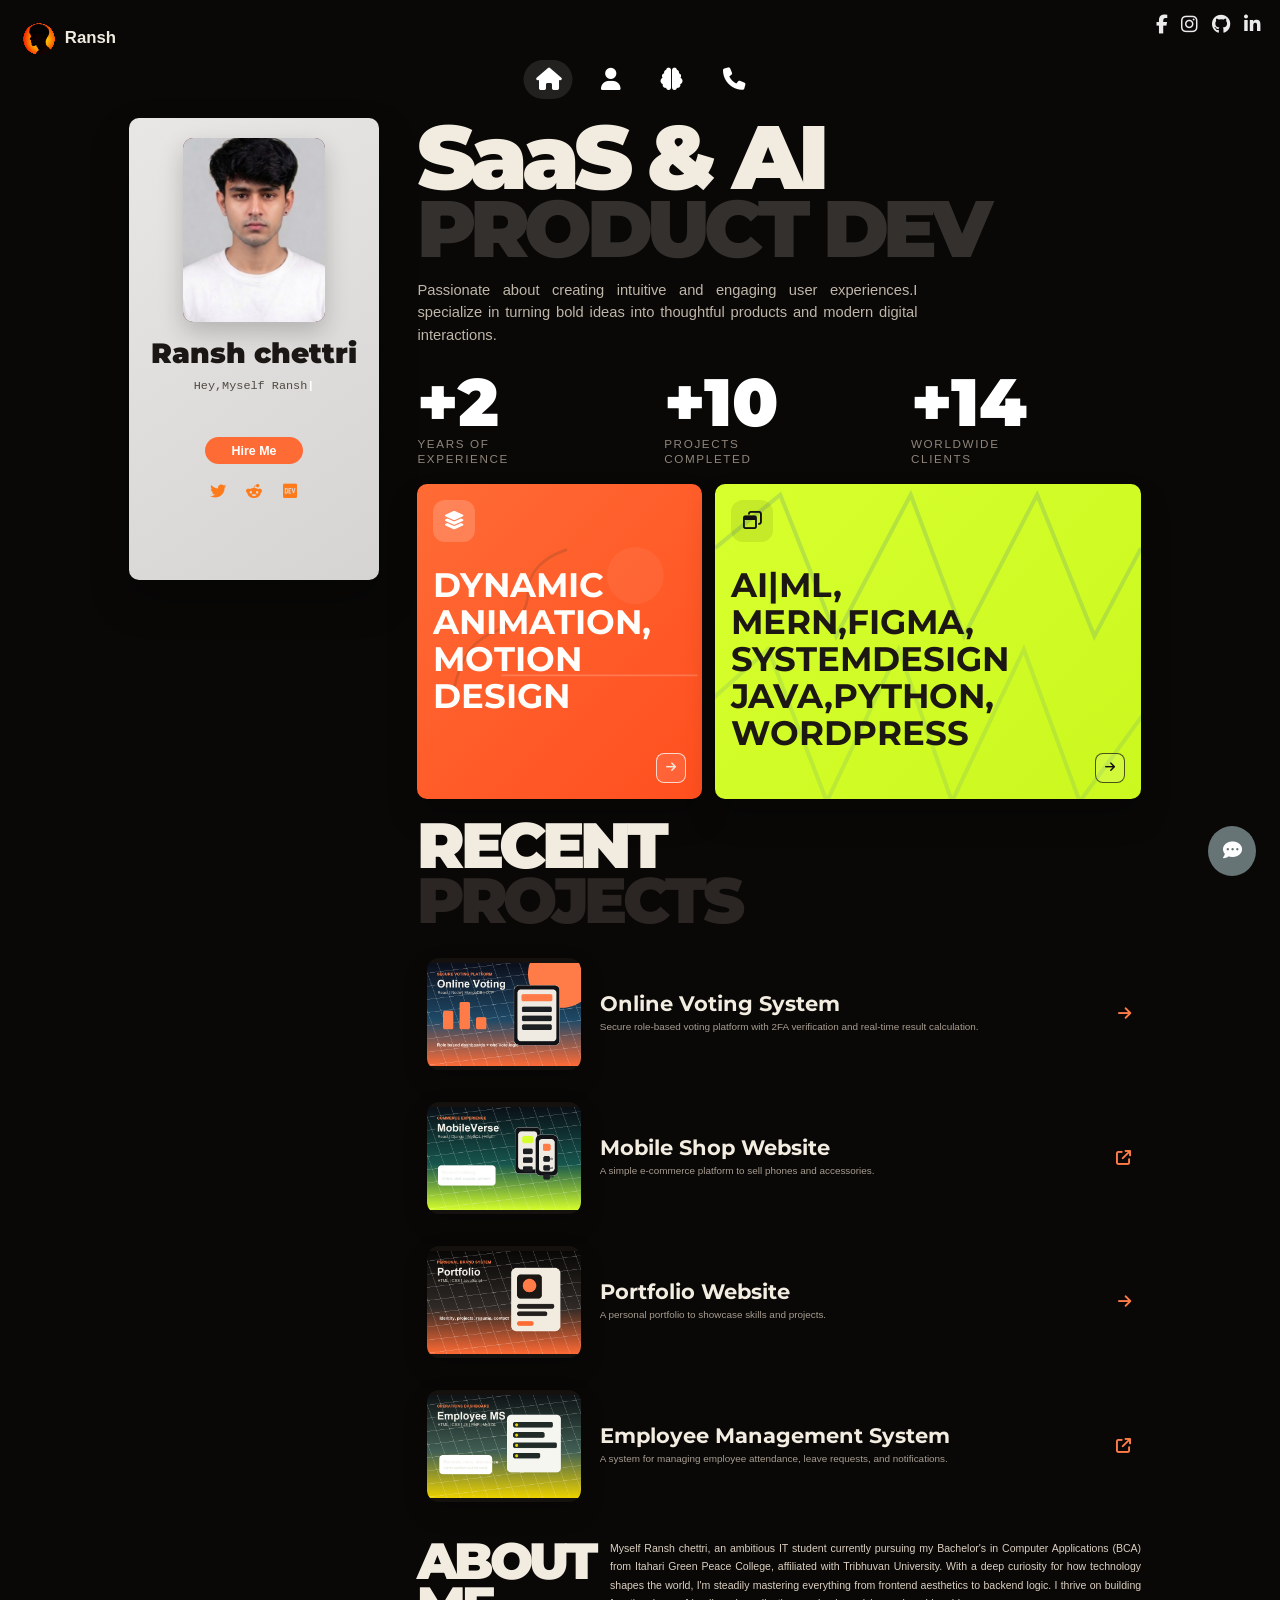
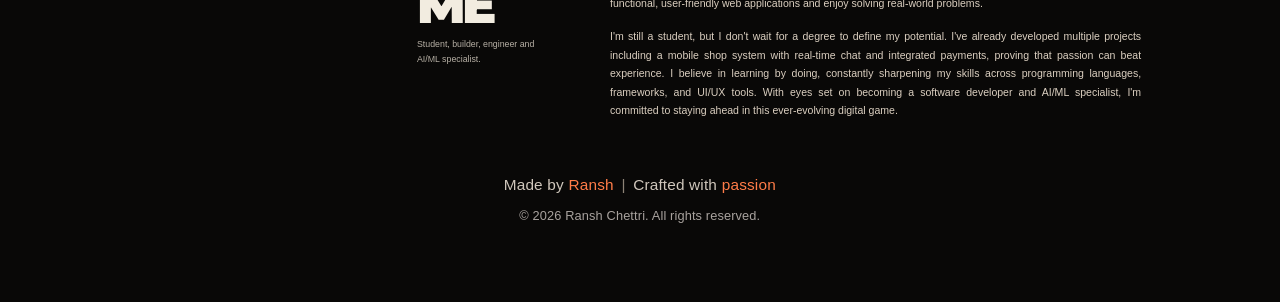
==== commit f6a6a6e7: "Push remaining loader and contact page updates" ====
--- a/index.html
+++ b/index.html
@@ -57,7 +57,6 @@
     >
       <canvas id="gl-canvas" aria-hidden="true"></canvas>
 
-
       <span class="corner tl">RC · Portfolio</span>
       <span class="corner tr">v2.0.25</span>
       <span class="corner bl" id="fps-el">fps —</span>
@@ -88,7 +87,9 @@
         <div class="done-box">
           <h2>Ready</h2>
           <p>All systems initialized</p>
-          <button class="btn" type="button" onclick="restart()">↺ Replay</button>
+          <button class="btn" type="button" onclick="restart()">
+            ↺ Replay
+          </button>
           <button class="btn primary" type="button" onclick="enter()">
             Enter →
           </button>
--- a/css/loading.css
+++ b/css/loading.css
@@ -158,7 +158,14 @@
   content: "";
   position: absolute;
   inset: 0;
-  background: linear-gradient(90deg, transparent 0%, rgba(255, 255, 255, 0.14) 35%, rgba(255, 255, 255, 0.55) 50%, rgba(255, 255, 255, 0.14) 65%, transparent 100%);
+  background: linear-gradient(
+    90deg,
+    transparent 0%,
+    rgba(255, 255, 255, 0.14) 35%,
+    rgba(255, 255, 255, 0.55) 50%,
+    rgba(255, 255, 255, 0.14) 65%,
+    transparent 100%
+  );
   transform: translateX(-100%);
   animation: loaderLine 3.8s linear infinite;
 }
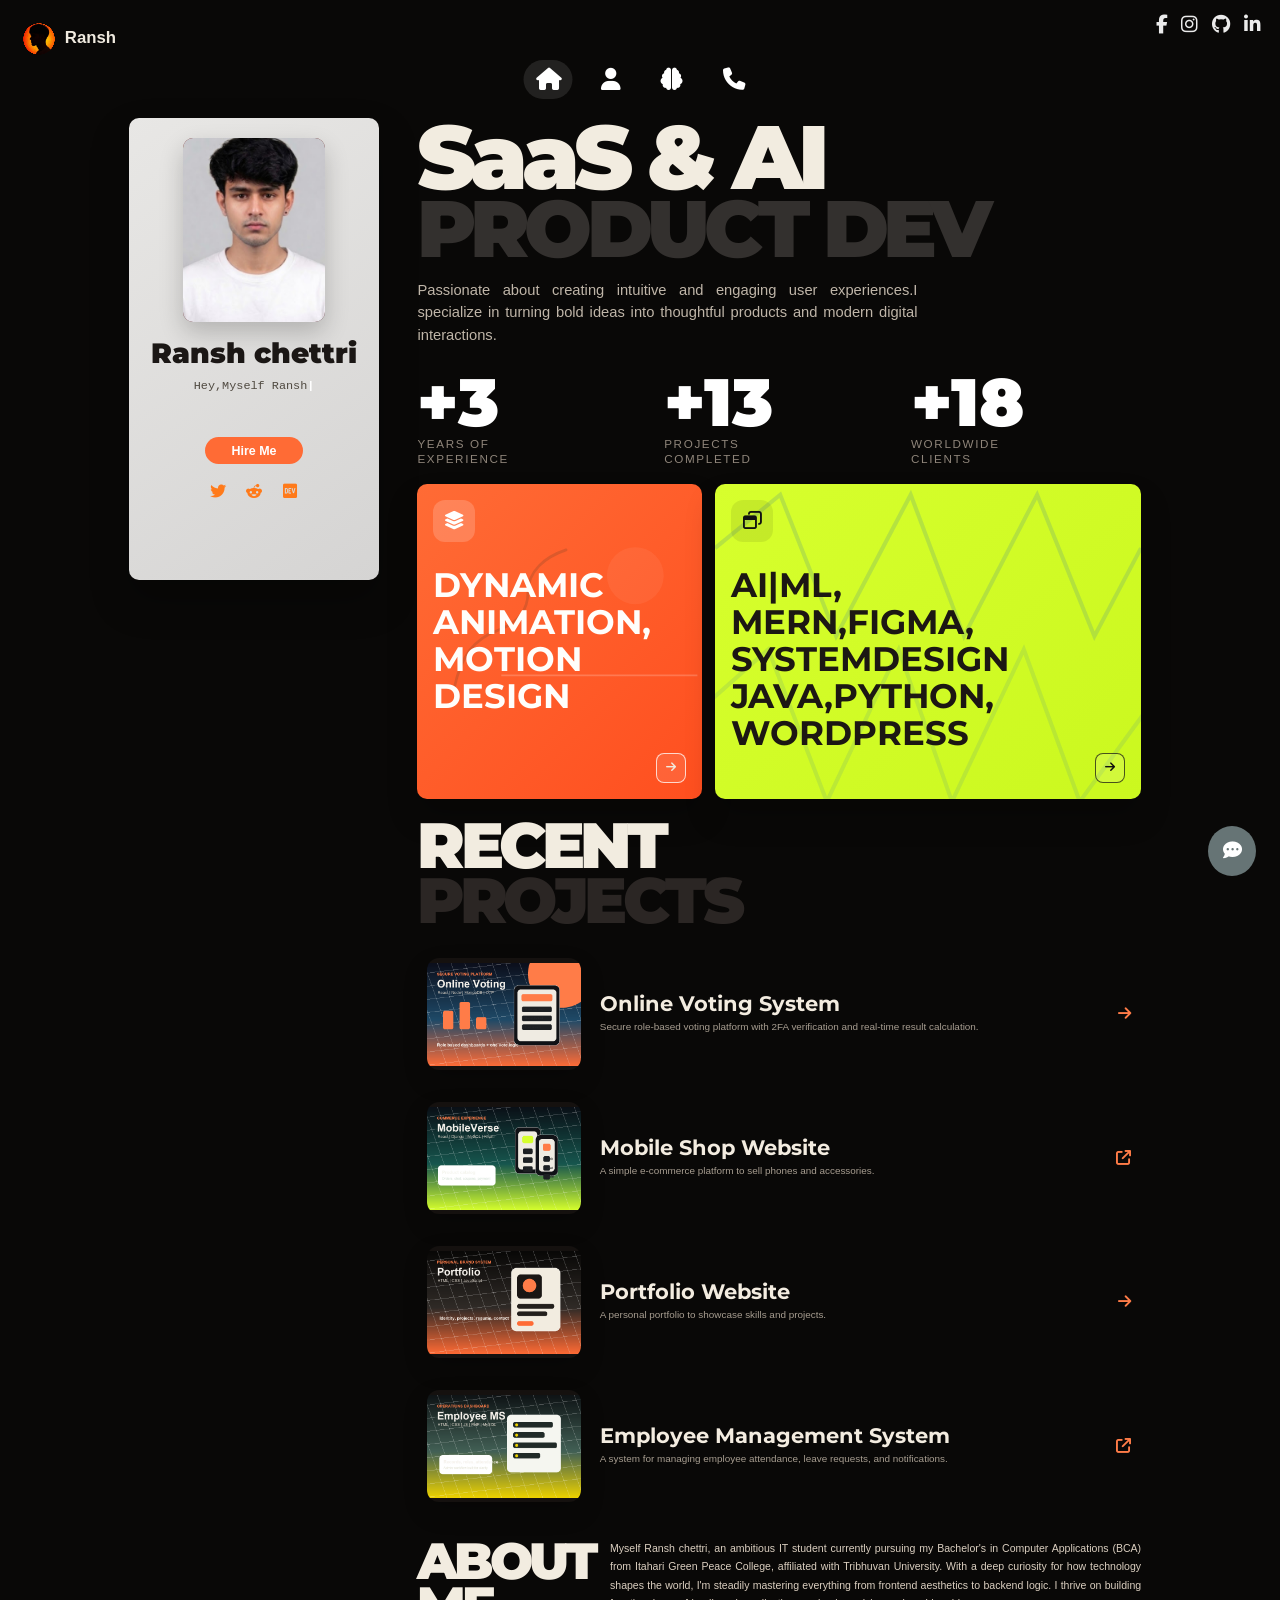
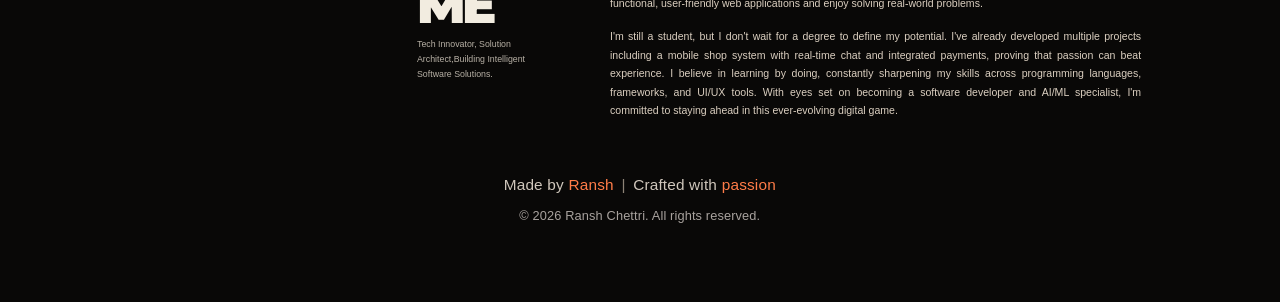
==== commit 6aaabbf4: "inhancing overal style and design of portfolio" ====
--- a/index.html
+++ b/index.html
@@ -397,7 +397,7 @@
                 style="--drop-delay: 0s"
               >
                 <h2>ABOUT<br />ME</h2>
-                <p>Student, builder, engineer and AI/ML specialist.</p>
+                <p>Tech Innovator, Solution Architect,Building Intelligent Software Solutions.</p>
               </div>
               <div
                 class="about-panel-copy scroll-drop"
--- a/css/global.css
+++ b/css/global.css
@@ -51,10 +51,19 @@
 }
 
 body.page-transitioning::after {
-  opacity: 1;
-}
-
-body.page-transitioning main,
+  opacity: 0;
+}
+
+/* Shell elements (fade transitions) */
+body nav,
+body .brand-floating,
+body .social-floating,
+body .social-icons,
+body #chatbot,
+body #chatbox {
+  transition: opacity 0.5s ease, filter 0.5s ease;
+}
+
 body.page-transitioning nav,
 body.page-transitioning .brand-floating,
 body.page-transitioning .social-floating,
@@ -62,30 +71,9 @@
 body.page-transitioning #chatbot,
 body.page-transitioning #chatbox {
   opacity: 0;
-  filter: blur(5px);
-}
-
-body.page-transition-forward main,
-body.page-transition-forward nav,
-body.page-transition-forward .brand-floating,
-body.page-transition-forward .social-floating,
-body.page-transition-forward .social-icons,
-body.page-transition-forward #chatbot,
-body.page-transition-forward #chatbox {
-  transform: translateY(-78px);
-}
-
-body.page-transition-backward main,
-body.page-transition-backward nav,
-body.page-transition-backward .brand-floating,
-body.page-transition-backward .social-floating,
-body.page-transition-backward .social-icons,
-body.page-transition-backward #chatbot,
-body.page-transition-backward #chatbox {
-  transform: translateY(78px);
-}
-
-body.page-pre-enter main,
+  filter: blur(2px);
+}
+
 body.page-pre-enter nav,
 body.page-pre-enter .brand-floating,
 body.page-pre-enter .social-floating,
@@ -93,30 +81,9 @@
 body.page-pre-enter #chatbot,
 body.page-pre-enter #chatbox {
   opacity: 0;
-  filter: blur(5px);
-}
-
-body.page-pre-enter-next main,
-body.page-pre-enter-next nav,
-body.page-pre-enter-next .brand-floating,
-body.page-pre-enter-next .social-floating,
-body.page-pre-enter-next .social-icons,
-body.page-pre-enter-next #chatbot,
-body.page-pre-enter-next #chatbox {
-  transform: translateY(78px);
-}
-
-body.page-pre-enter-prev main,
-body.page-pre-enter-prev nav,
-body.page-pre-enter-prev .brand-floating,
-body.page-pre-enter-prev .social-floating,
-body.page-pre-enter-prev .social-icons,
-body.page-pre-enter-prev #chatbot,
-body.page-pre-enter-prev #chatbox {
-  transform: translateY(-78px);
-}
-
-body.page-enter-active main,
+  filter: blur(2px);
+}
+
 body.page-enter-active nav,
 body.page-enter-active .brand-floating,
 body.page-enter-active .social-floating,
@@ -125,7 +92,45 @@
 body.page-enter-active #chatbox {
   opacity: 1;
   filter: blur(0);
-  transform: translateY(0);
+}
+
+/* Main page content (Card Stack transition) */
+body main {
+  transition: transform 0.52s cubic-bezier(0.32, 0.94, 0.6, 1), opacity 0.52s ease;
+  transform-origin: center top;
+  backface-visibility: hidden;
+}
+
+/* FORWARD TRANSITION (Down Scroll)
+   - Exit: Current page main scales down, slides up slightly, and fades.
+   - Entry: New page main slides up from off-screen bottom. */
+body.page-transition-forward main {
+  transform: scale(0.92) translateY(-40px);
+  opacity: 0.45;
+}
+
+body.page-pre-enter-next main {
+  transform: translateY(100vh);
+  opacity: 1;
+}
+
+/* BACKWARD TRANSITION (Up Scroll)
+   - Exit: Current page main slides down off-screen.
+   - Entry: New page main starts scaled down, and scales up to 1. */
+body.page-transition-backward main {
+  transform: translateY(100vh);
+  opacity: 1;
+}
+
+body.page-pre-enter-prev main {
+  transform: scale(0.92) translateY(-40px);
+  opacity: 0.45;
+}
+
+/* Active enter state: all main restore to normal */
+body.page-enter-active main {
+  opacity: 1;
+  transform: scale(1) translateY(0);
 }
 
 /* Accessibility: Focus styles */
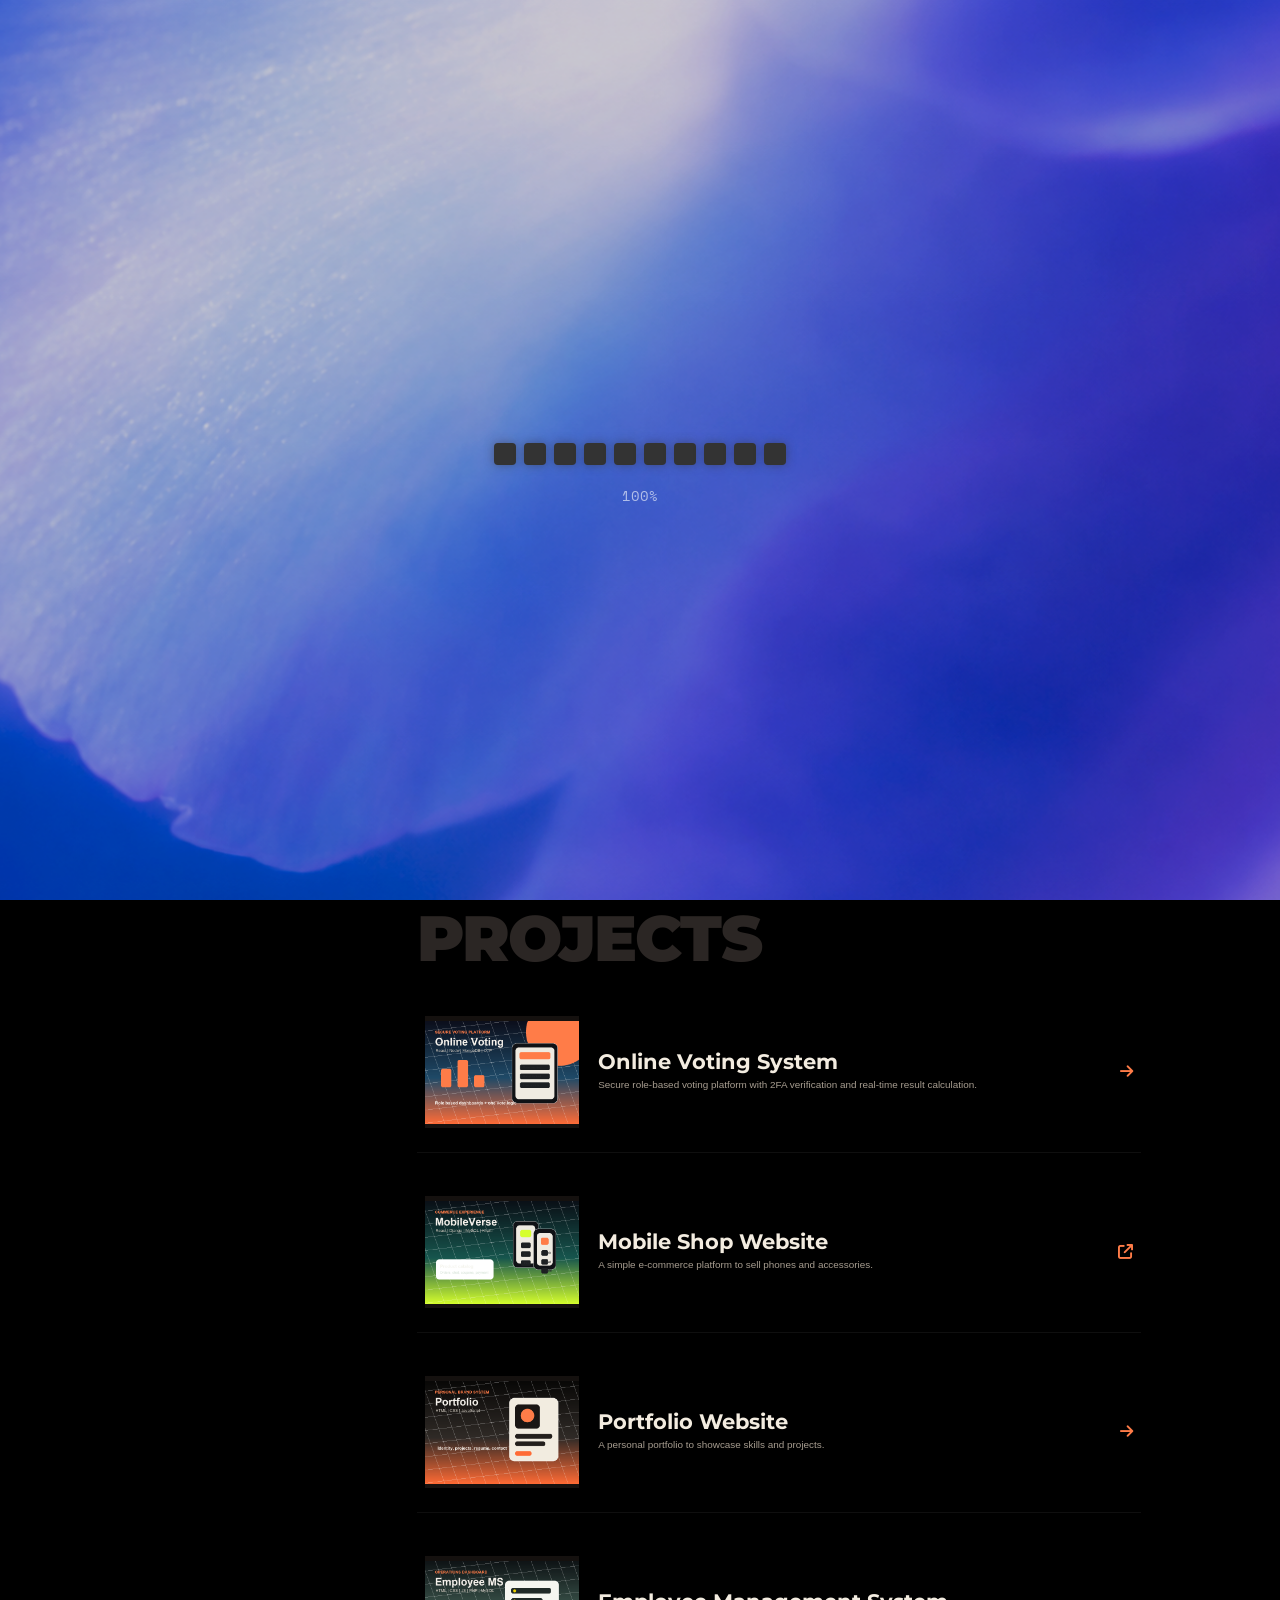
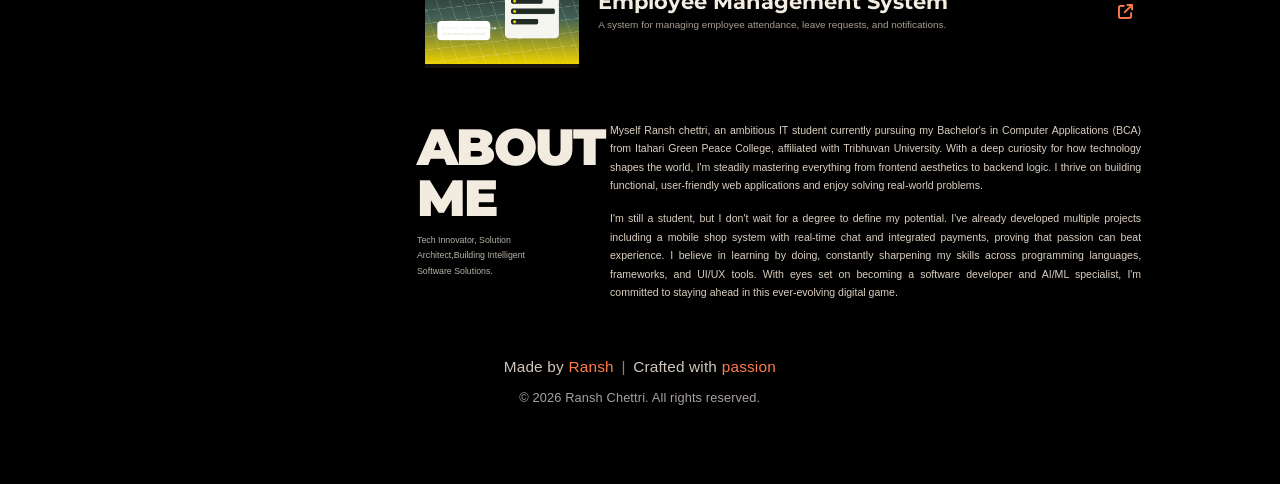
==== commit 215d9896: "Conclude merge and update loader styling, layout, and README.md" ====
--- a/index.html
+++ b/index.html
@@ -50,6 +50,18 @@
     </script>
   </head>
   <body class="page-dark loading-page-active">
+    <script>
+      (function() {
+        const isReload = performance.getEntriesByType("navigation")[0]?.type === "reload";
+        const hasSeenLoader = sessionStorage.getItem("loader-seen") === "true";
+        if (hasSeenLoader && !isReload) {
+          document.body.classList.remove("loading-page-active");
+          const style = document.createElement('style');
+          style.textContent = '#shader-loading { display: none !important; }';
+          document.head.appendChild(style);
+        }
+      })();
+    </script>
     <div
       class="shader-loading"
       id="shader-loading"
@@ -76,12 +88,45 @@
       </svg>
 
       <div class="overlay">
-        <div class="loader-title">Make it real</div>
-        <div class="loader-wrap">
-          <div class="bar"><div class="fill" id="fill-el"></div></div>
-          <div class="pct-label" id="pct-el">Loading</div>
+        <div class="loader-flip-container">
+          <div class="loader-flip-card" id="loader-flip-card">
+            <!-- Front Side: Progress Loader -->
+            <div class="loader-flip-front">
+              <div class="box-loader-row">
+                <div class="loader-box"></div>
+                <div class="loader-box"></div>
+                <div class="loader-box"></div>
+                <div class="loader-box"></div>
+                <div class="loader-box"></div>
+                <div class="loader-box"></div>
+                <div class="loader-box"></div>
+                <div class="loader-box"></div>
+                <div class="loader-box"></div>
+                <div class="loader-box"></div>
+              </div>
+              <div class="box-loader-pct-val" id="box-loader-pct">0%</div>
+            </div>
+            <!-- Back Side: "Make it real" Text -->
+            <div class="loader-flip-back">
+              <div class="loader-title" id="loader-title">Make it real</div>
+            </div>
+          </div>
         </div>
       </div>
+
+      <svg style="position: absolute; width: 0; height: 0; pointer-events: none;">
+        <filter id="dissolve">
+          <feTurbulence type="fractalNoise" baseFrequency="1.2" numOctaves="3" result="noise" />
+          <feDisplacementMap in="SourceGraphic" in2="noise" scale="0" xChannelSelector="R" yChannelSelector="G" result="displaced">
+            <animate attributeName="scale" values="0;220" dur="1.5s" fill="freeze" begin="indefinite" id="displace-anim" />
+          </feDisplacementMap>
+          <feComponentTransfer in="displaced">
+            <feFuncA type="linear" slope="1">
+              <animate attributeName="slope" values="1;0" dur="1.5s" fill="freeze" begin="indefinite" id="fade-anim" />
+            </feFuncA>
+          </feComponentTransfer>
+        </filter>
+      </svg>
 
       <div class="done-screen" id="done-screen">
         <div class="done-box">
@@ -306,7 +351,7 @@
               <a
                 class="project-row scroll-drop"
                 href="resume.html#ovs-project"
-                style="--drop-delay: 0.04s"
+                style="--drop-delay: 0.04s; --card-index: 0;"
               >
                 <div class="project-thumb project-poster poster-ovs">
                   <span class="thumb-title">OVS</span>
@@ -329,7 +374,7 @@
                 href="https://github.com/Ranshchettri/MobileVerses"
                 target="_blank"
                 rel="noopener noreferrer"
-                style="--drop-delay: 0.09s"
+                style="--drop-delay: 0.09s; --card-index: 1;"
               >
                 <div class="project-thumb project-poster poster-mobileverse">
                   <span class="thumb-title">MobileVerses</span>
@@ -349,7 +394,7 @@
               <a
                 class="project-row scroll-drop"
                 href="index.html"
-                style="--drop-delay: 0.14s"
+                style="--drop-delay: 0.14s; --card-index: 2;"
               >
                 <div class="project-thumb project-poster poster-portfolio">
                   <span class="thumb-title">Portfolio</span>
@@ -369,7 +414,7 @@
                 href="https://github.com/Ranshchettri/BCA-4TH-semester-Project"
                 target="_blank"
                 rel="noopener noreferrer"
-                style="--drop-delay: 0.19s"
+                style="--drop-delay: 0.19s; --card-index: 3;"
               >
                 <div class="project-thumb project-poster poster-employee">
                   <span class="thumb-title">EMS</span>
--- a/css/global.css
+++ b/css/global.css
@@ -514,118 +514,100 @@
   color: #00c4b4;
   transform: translateY(-2px);
 }
-
 /* Slim, single-row nav */
 nav {
   position: fixed;
-  top: 3.5rem; /* was 1.6rem, now lower */
+  top: 3.5rem;
   left: 50%;
   transform: translateX(-50%);
-  z-index: 1050; /* below floating brand/icons but above hero content */
-  background: transparent; /* transparent background */
+  z-index: 1050;
+  background: transparent;
+  backdrop-filter: none;
+  -webkit-backdrop-filter: none;
+  border: none;
   display: flex;
   align-items: center;
   gap: 1.25rem;
   min-height: 48px;
-  padding: 0.1rem 1rem;
+  padding: 0.2rem 1.2rem;
   border-radius: 999px;
-  box-shadow: none; /* remove shadow */
-  overflow-x: visible; /* allow slide-in animation to show */
+  box-shadow: none;
+  overflow-x: visible;
+  transition: max-width 0.45s cubic-bezier(0.34, 1.56, 0.64, 1), 
+              padding 0.45s ease, 
+              border-radius 0.45s ease, 
+              background-color 0.45s ease;
+  max-width: 400px;
+  width: 100%;
 }
 
 /* nav links: single row, scrollable if overflow */
 nav ul.nav-links {
   display: flex !important;
   flex-wrap: nowrap !important;
-  overflow-x: auto;
+  overflow-x: visible !important;
   white-space: nowrap;
-  gap: 0.7rem;
-  width: auto;
-  justify-content: center;
-  padding: 0.1rem 0;
-  scrollbar-width: none;
-  margin-left: 2.5rem; /* Push links right so "Home" is always visible */
-  margin-right: 2.5rem; /* Optional: space on right too */
-}
-nav ul.nav-links::-webkit-scrollbar {
-  display: none;
-}
-nav ul.nav-links li {
-  flex: 0 0 auto;
-}
-
-/* nav link style: slim */
-nav ul.nav-links li a {
-  font-size: 1rem;
-  padding: 0.35rem 0.9rem;
-  border-radius: 999px;
-}
-
-/* brand (left) */
-nav .brand {
-  font-weight: 700;
-  font-size: 1.05rem;
-  color: #fff;
-  margin-right: 0.65rem;
-}
-
-/* center links inside pill */
-nav ul.nav-links {
-  display: flex !important;
   gap: 1rem;
-  align-items: center;
-  flex-wrap: wrap;
-  overflow-x: auto;
-  white-space: nowrap;
   width: 100%;
   justify-content: center;
   padding: 0.2rem 0;
-  scrollbar-width: none; /* Firefox */
+  scrollbar-width: none;
+  transition: gap 0.45s cubic-bezier(0.34, 1.56, 0.64, 1);
 }
 nav ul.nav-links::-webkit-scrollbar {
-  display: none; /* Chrome/Safari */
-}
+  display: none;
+}
+nav ul.nav-links li {
+  flex: 0 0 auto;
+  transition: transform 0.45s cubic-bezier(0.34, 1.56, 0.64, 1), opacity 0.35s ease;
+}
+
+/* nav link style: slim */
 nav ul.nav-links li a {
-  color: #fff; /* white */
-  font-size: 1.4rem; /* bigger icons */
-  padding: 0.45rem 0.75rem;
-  border-radius: 999px;
-  transition:
-    color 0.2s,
-    background 0.2s;
+  color: #fff;
+  font-size: 1.35rem;
+  width: 44px;
+  height: 44px;
+  display: inline-flex;
+  align-items: center;
+  justify-content: center;
+  border-radius: 50%;
+  transition: color 0.2s, background 0.2s, opacity 0.2s;
   position: relative;
-  opacity: 1; /* fully opaque */
-}
+  opacity: 1;
+}
+
+/* brand (left) */
+nav .brand {
+  display: none;
+}
+
 nav ul.nav-links li a:hover,
 nav ul.nav-links li a.active {
-  background: rgba(255, 255, 255, 0.1); /* subtle white hover */
-  /* removed color change */
-  opacity: 1; /* full opacity on hover */
+  background: rgba(255, 255, 255, 0.1);
+  opacity: 1;
 }
 nav ul.nav-links li a span {
   position: absolute;
   top: 100%;
   left: 50%;
   transform: translateX(-50%);
-  background: transparent; /* no background */
-  color: #000; /* black text */
+  background: transparent;
+  color: #000;
   padding: 0.2rem 0.5rem;
   border-radius: 4px;
-  font-size: 1rem; /* larger font */
+  font-size: 1rem;
   white-space: nowrap;
   opacity: 0;
   visibility: hidden;
-  transition:
-    opacity 0.2s,
-    visibility 0.2s;
+  transition: opacity 0.2s, visibility 0.2s;
   pointer-events: none;
-  /* z-index: 2000; higher z-index */
 }
 .icon-nav nav ul.nav-links li a span {
-  color: #fff; /* white text on home page */
+  color: #fff;
 }
 .black-icons nav ul.nav-links li a span {
-  color: #000; /* black text on other pages */
+  color: #000;
 }
 nav ul.nav-links li a:hover span {
   opacity: 1;
@@ -633,16 +615,56 @@
 }
 
 /* Black icons for other pages */
+.black-icons {
+  background: transparent;
+  border: none;
+}
 .black-icons ul.nav-links li a {
   color: #000;
-  opacity: 1; /* fully opaque */
-  font-size: 1.4rem; /* bigger icons */
+  opacity: 1;
 }
 .black-icons ul.nav-links li a:hover,
 .black-icons ul.nav-links li a.active {
-  background: rgba(0, 0, 0, 0.1); /* subtle black hover */
-  /* removed color change */
+  background: rgba(0, 0, 0, 0.08);
   opacity: 1;
+}
+
+/* Collapsed scrolling state */
+nav.scrolling-active {
+  max-width: 48px;
+  padding: 1px;
+  border-radius: 50%;
+  background: transparent;
+  border: none;
+}
+nav.scrolling-active.black-icons {
+  background: transparent;
+  border: none;
+}
+nav.scrolling-active ul.nav-links {
+  gap: 0 !important;
+}
+
+/* Stacking transformations based on active index */
+nav.scrolling-active[data-active="1"] ul.nav-links li:nth-child(2) { transform: translateX(-60px); opacity: 0; pointer-events: none; }
+nav.scrolling-active[data-active="1"] ul.nav-links li:nth-child(3) { transform: translateX(-120px); opacity: 0; pointer-events: none; }
+nav.scrolling-active[data-active="1"] ul.nav-links li:nth-child(4) { transform: translateX(-180px); opacity: 0; pointer-events: none; }
+
+nav.scrolling-active[data-active="2"] ul.nav-links li:nth-child(1) { transform: translateX(60px); opacity: 0; pointer-events: none; }
+nav.scrolling-active[data-active="2"] ul.nav-links li:nth-child(3) { transform: translateX(-60px); opacity: 0; pointer-events: none; }
+nav.scrolling-active[data-active="2"] ul.nav-links li:nth-child(4) { transform: translateX(-120px); opacity: 0; pointer-events: none; }
+
+nav.scrolling-active[data-active="3"] ul.nav-links li:nth-child(1) { transform: translateX(120px); opacity: 0; pointer-events: none; }
+nav.scrolling-active[data-active="3"] ul.nav-links li:nth-child(2) { transform: translateX(60px); opacity: 0; pointer-events: none; }
+nav.scrolling-active[data-active="3"] ul.nav-links li:nth-child(4) { transform: translateX(-60px); opacity: 0; pointer-events: none; }
+
+nav.scrolling-active[data-active="4"] ul.nav-links li:nth-child(1) { transform: translateX(180px); opacity: 0; pointer-events: none; }
+nav.scrolling-active[data-active="4"] ul.nav-links li:nth-child(2) { transform: translateX(120px); opacity: 0; pointer-events: none; }
+nav.scrolling-active[data-active="4"] ul.nav-links li:nth-child(3) { transform: translateX(60px); opacity: 0; pointer-events: none; }
+
+nav.scrolling-active ul.nav-links li a span {
+  opacity: 0 !important;
+  visibility: hidden !important;
 }
 
 /* right side social icons */
--- a/css/loading.css
+++ b/css/loading.css
@@ -126,64 +126,85 @@
   font-family: "Kalam", cursive;
   font-size: clamp(4.8rem, 14vw, 8.8rem);
   font-weight: 700;
-  color: #fcfcfc;
+  color: #000000;
   letter-spacing: -0.03em;
   line-height: 0.98;
   text-align: center;
-  opacity: 0;
-  animation: fadeUp 0.9s 0.2s ease forwards;
-}
-
-.loader-wrap {
+  white-space: nowrap;
+}
+.loader-title.erase {
+  filter: url(#dissolve);
+}
+
+.loader-flip-container {
+  perspective: 1000px;
+  display: flex;
+  justify-content: center;
+  align-items: center;
+  width: 100%;
+  height: 200px;
+  z-index: 5;
+}
+
+.loader-flip-card {
+  width: 320px;
+  max-width: 90vw;
+  height: 120px;
+  position: relative;
+  transform-style: preserve-3d;
+  transition: transform 0.8s cubic-bezier(0.34, 1.56, 0.64, 1);
+}
+
+.loader-flip-card.flipped {
+  transform: rotateX(180deg);
+}
+
+.loader-flip-front,
+.loader-flip-back {
+  position: absolute;
+  inset: 0;
+  width: 100%;
+  height: 100%;
+  backface-visibility: hidden;
+  -webkit-backface-visibility: hidden;
   display: flex;
   flex-direction: column;
+  justify-content: center;
   align-items: center;
-  gap: 14px;
-  width: min(260px, 40vw);
-  margin-top: 3rem;
-  opacity: 0;
-  animation: fadeUp 0.9s 0.65s ease forwards;
-}
-
-.bar {
+}
+
+.loader-flip-front {
+  z-index: 2;
+  transform: rotateX(0deg) translateY(25px);
+  gap: 16px;
+}
+
+.loader-flip-back {
+  transform: rotateX(180deg);
+}
+
+.box-loader-row {
+  display: flex;
+  gap: 8px;
+  justify-content: center;
   width: 100%;
-  height: 5px;
-  background: rgba(255, 255, 255, 0.16);
-  border-radius: 0;
-  overflow: hidden;
-  position: relative;
-}
-
-.bar::before {
-  content: "";
-  position: absolute;
-  inset: 0;
-  background: linear-gradient(
-    90deg,
-    transparent 0%,
-    rgba(255, 255, 255, 0.14) 35%,
-    rgba(255, 255, 255, 0.55) 50%,
-    rgba(255, 255, 255, 0.14) 65%,
-    transparent 100%
-  );
-  transform: translateX(-100%);
-  animation: loaderLine 3.8s linear infinite;
-}
-
-.fill {
-  height: 100%;
-  background: #fff;
-  width: 0%;
-  transition: width 0.25s ease;
-  box-shadow: 0 0 14px rgba(255, 255, 255, 0.8);
-}
-
-.pct-label {
-  font-family: "Kalam", cursive;
-  font-size: clamp(1rem, 2.4vw, 1.1rem);
-  color: #ffffff;
-  letter-spacing: -0.02em;
-  text-transform: none;
+}
+.loader-box {
+  width: 22px;
+  height: 22px;
+  background: rgba(255, 255, 255, 0.08);
+  border-radius: 4px;
+  transition: background 0.12s ease, box-shadow 0.2s ease;
+}
+.loader-box.active {
+  background: #333333;
+  box-shadow: 0 0 10px rgba(51, 51, 51, 0.5);
+}
+.box-loader-pct-val {
+  font-family: "Space Mono", monospace;
+  font-size: 14px;
+  color: rgba(255, 255, 255, 0.6);
+  margin-top: 4px;
 }
 
 @keyframes loaderLine {
--- a/css/home.css
+++ b/css/home.css
@@ -18,6 +18,20 @@
   width: min(1260px, calc(100% - 15.4rem));
   margin: 0 auto;
   padding: 7.35rem 0 4rem;
+}
+
+/* Stacking Card layout for home page sections */
+.stack-card {
+  position: sticky;
+  top: 6.8rem;
+  background: #110e0c;
+  border: 1px solid rgba(255, 255, 255, 0.05);
+  border-radius: 20px;
+  padding: 3rem 2.5rem;
+  margin-bottom: 3.5rem;
+  box-shadow: 0 -15px 40px rgba(0, 0, 0, 0.55);
+  transform-origin: top center;
+  transition: transform 0.22s ease-out, opacity 0.22s ease-out, filter 0.22s ease-out;
 }
 
 .home-hero {
@@ -173,8 +187,8 @@
 .about-panel-head h2 {
   font-family: "Montserrat", sans-serif;
   font-weight: 900;
-  letter-spacing: -0.07em;
-  line-height: 0.86;
+  letter-spacing: -0.03em;
+  line-height: 1.0;
 }
 
 .title-main {
@@ -368,7 +382,7 @@
 .project-list {
   display: flex;
   flex-direction: column;
-  gap: 1rem;
+  gap: 1.2rem;
 }
 
 .project-row {
@@ -376,16 +390,23 @@
   grid-template-columns: 154px minmax(0, 1fr) auto;
   gap: 1.2rem;
   align-items: center;
-  border-radius: 18px;
-  padding: 0.5rem 0.6rem;
-  transition:
-    transform 0.22s ease,
-    background-color 0.22s ease;
+  border-radius: 0px !important;
+  padding: 1.5rem 0.5rem;
+  background: transparent;
+  border: none;
+  border-bottom: 1px solid rgba(255, 255, 255, 0.06);
+  box-shadow: none;
+  transition: background-color 0.22s ease, padding 0.22s ease;
+}
+
+.project-row:last-child {
+  border-bottom: none;
 }
 
 .project-row:hover {
-  transform: translateX(6px);
-  background: rgba(255, 255, 255, 0.035);
+  background: rgba(255, 255, 255, 0.02);
+  padding-left: 0.8rem;
+  padding-right: 0.8rem;
 }
 
 .project-row:hover .project-link-icon {
@@ -395,7 +416,7 @@
 .project-thumb {
   width: 154px;
   min-height: 112px;
-  border-radius: 12px;
+  border-radius: 0px !important;
   position: relative;
   overflow: hidden;
   padding: 0.35rem;
@@ -711,6 +732,25 @@
   }
 }
 
+@media (max-width: 1200px) {
+  .home-page {
+    width: min(1260px, calc(100% - 4rem));
+  }
+
+  .title-main {
+    font-size: clamp(3.2rem, 6vw, 5.5rem);
+  }
+
+  .title-secondary {
+    font-size: clamp(2.8rem, 5.4vw, 5rem);
+  }
+
+  .heading-bright,
+  .heading-muted {
+    font-size: clamp(2rem, 4.5vw, 3.5rem);
+  }
+}
+
 @media (max-width: 900px) {
   .home-page {
     width: min(100%, calc(100% - 1.4rem));
@@ -746,11 +786,16 @@
 
 @media (max-width: 740px) {
   .title-main {
-    font-size: 3rem;
+    font-size: 2.5rem;
   }
 
   .title-secondary {
-    font-size: 2.6rem;
+    font-size: 2.2rem;
+  }
+
+  .heading-bright,
+  .heading-muted {
+    font-size: clamp(1.8rem, 7vw, 2.8rem);
   }
 
   .home-desc-text {
@@ -791,3 +836,48 @@
     text-align: center;
   }
 }
+
+@media (max-width: 480px) {
+  .home-page {
+    padding-top: 6rem;
+  }
+
+  .title-main {
+    font-size: 2rem;
+  }
+
+  .title-secondary {
+    font-size: 1.8rem;
+  }
+
+  .heading-bright,
+  .heading-muted {
+    font-size: clamp(1.6rem, 8vw, 2.2rem);
+  }
+
+  .stat-number {
+    font-size: 2.2rem;
+  }
+
+  .project-row {
+    grid-template-columns: 88px minmax(0, 1fr);
+    padding: 0.8rem;
+  }
+
+  .project-thumb {
+    width: 88px;
+    min-height: 72px;
+  }
+
+  .about-panel-head h2 {
+    font-size: 2rem;
+  }
+
+  .skill-card {
+    min-height: 130px;
+  }
+
+  .skill-title {
+    font-size: 1.6rem;
+  }
+}
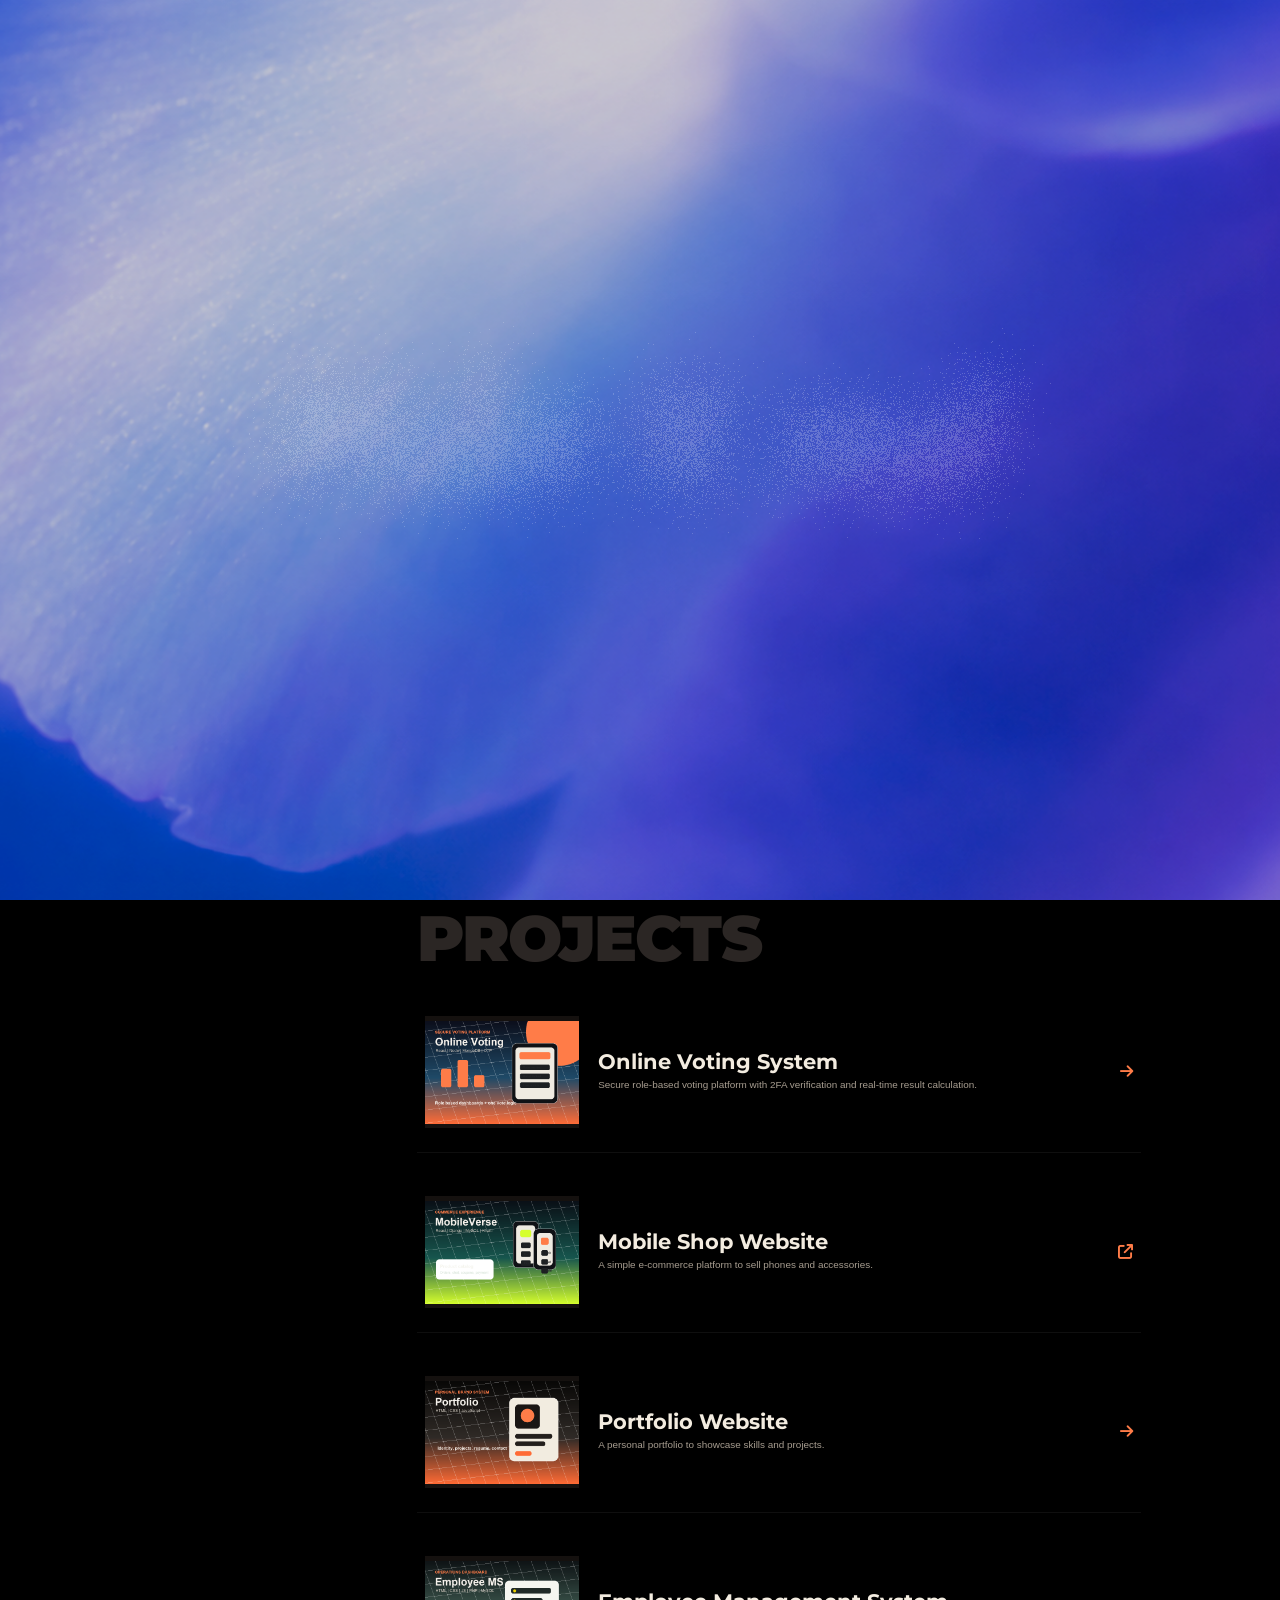
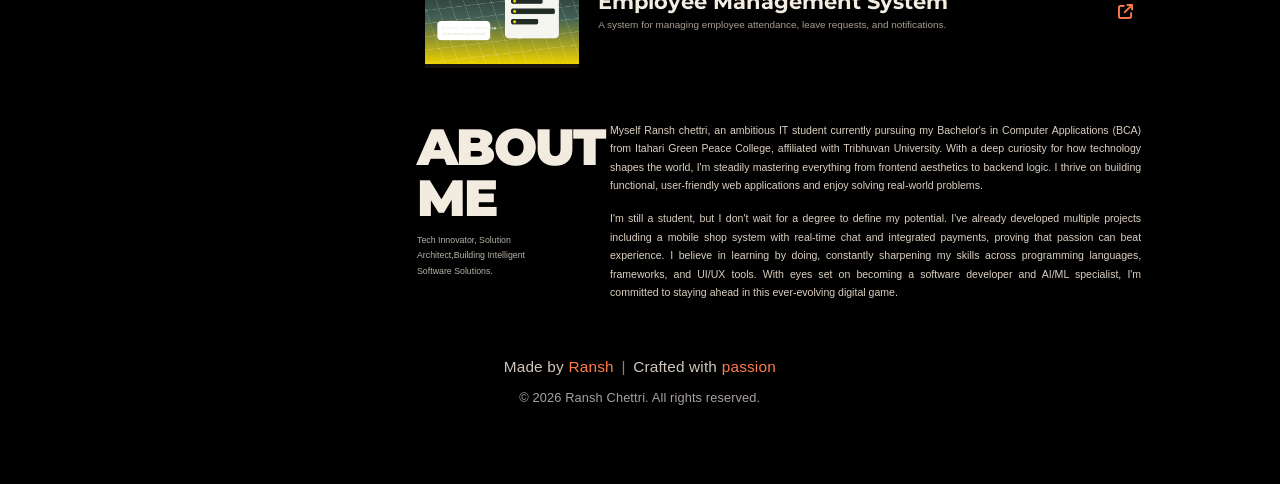
==== commit 09f0a3a5: "feat: reverse loader sequence (text first, then loading bar), white colors, MIT LICENSE file, respon" ====
--- a/index.html
+++ b/index.html
@@ -90,8 +90,12 @@
       <div class="overlay">
         <div class="loader-flip-container">
           <div class="loader-flip-card" id="loader-flip-card">
-            <!-- Front Side: Progress Loader -->
+            <!-- Front Side: "Make it real" Text -->
             <div class="loader-flip-front">
+              <div class="loader-title" id="loader-title">Make it real</div>
+            </div>
+            <!-- Back Side: Box Loader -->
+            <div class="loader-flip-back">
               <div class="box-loader-row">
                 <div class="loader-box"></div>
                 <div class="loader-box"></div>
@@ -105,10 +109,6 @@
                 <div class="loader-box"></div>
               </div>
               <div class="box-loader-pct-val" id="box-loader-pct">0%</div>
-            </div>
-            <!-- Back Side: "Make it real" Text -->
-            <div class="loader-flip-back">
-              <div class="loader-title" id="loader-title">Make it real</div>
             </div>
           </div>
         </div>
--- a/css/loading.css
+++ b/css/loading.css
@@ -126,7 +126,7 @@
   font-family: "Kalam", cursive;
   font-size: clamp(4.8rem, 14vw, 8.8rem);
   font-weight: 700;
-  color: #000000;
+  color: #ffffff;
   letter-spacing: -0.03em;
   line-height: 0.98;
   text-align: center;
@@ -175,12 +175,12 @@
 
 .loader-flip-front {
   z-index: 2;
-  transform: rotateX(0deg) translateY(25px);
+  transform: rotateX(0deg);
   gap: 16px;
 }
 
 .loader-flip-back {
-  transform: rotateX(180deg);
+  transform: rotateX(180deg) translateY(25px);
 }
 
 .box-loader-row {
@@ -197,8 +197,8 @@
   transition: background 0.12s ease, box-shadow 0.2s ease;
 }
 .loader-box.active {
-  background: #333333;
-  box-shadow: 0 0 10px rgba(51, 51, 51, 0.5);
+  background: #ffffff;
+  box-shadow: 0 0 10px rgba(255, 255, 255, 0.5);
 }
 .box-loader-pct-val {
   font-family: "Space Mono", monospace;
@@ -219,7 +219,7 @@
 
 @media (max-width: 640px) {
   .loader-title {
-    font-size: clamp(3rem, 18vw, 4.8rem);
+    font-size: clamp(1.8rem, 11vw, 4rem);
     letter-spacing: -0.04em;
   }
 
